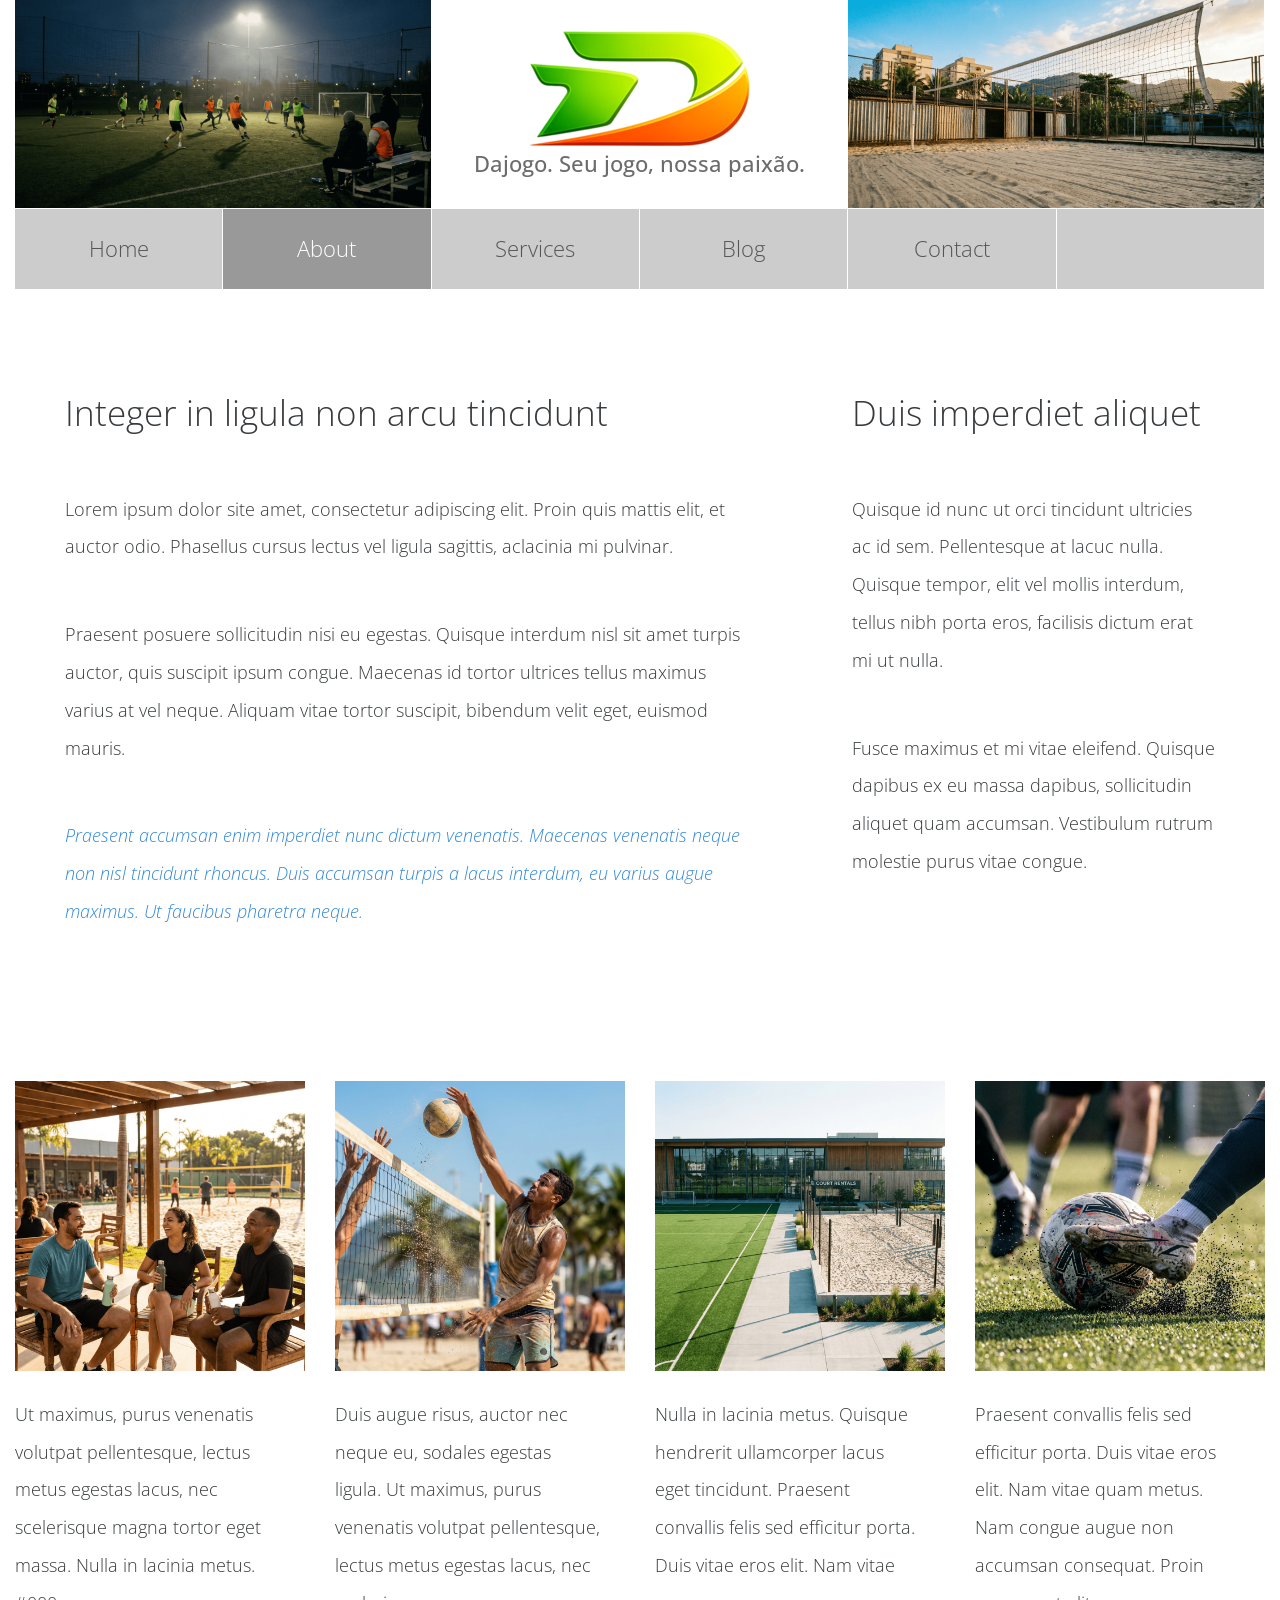
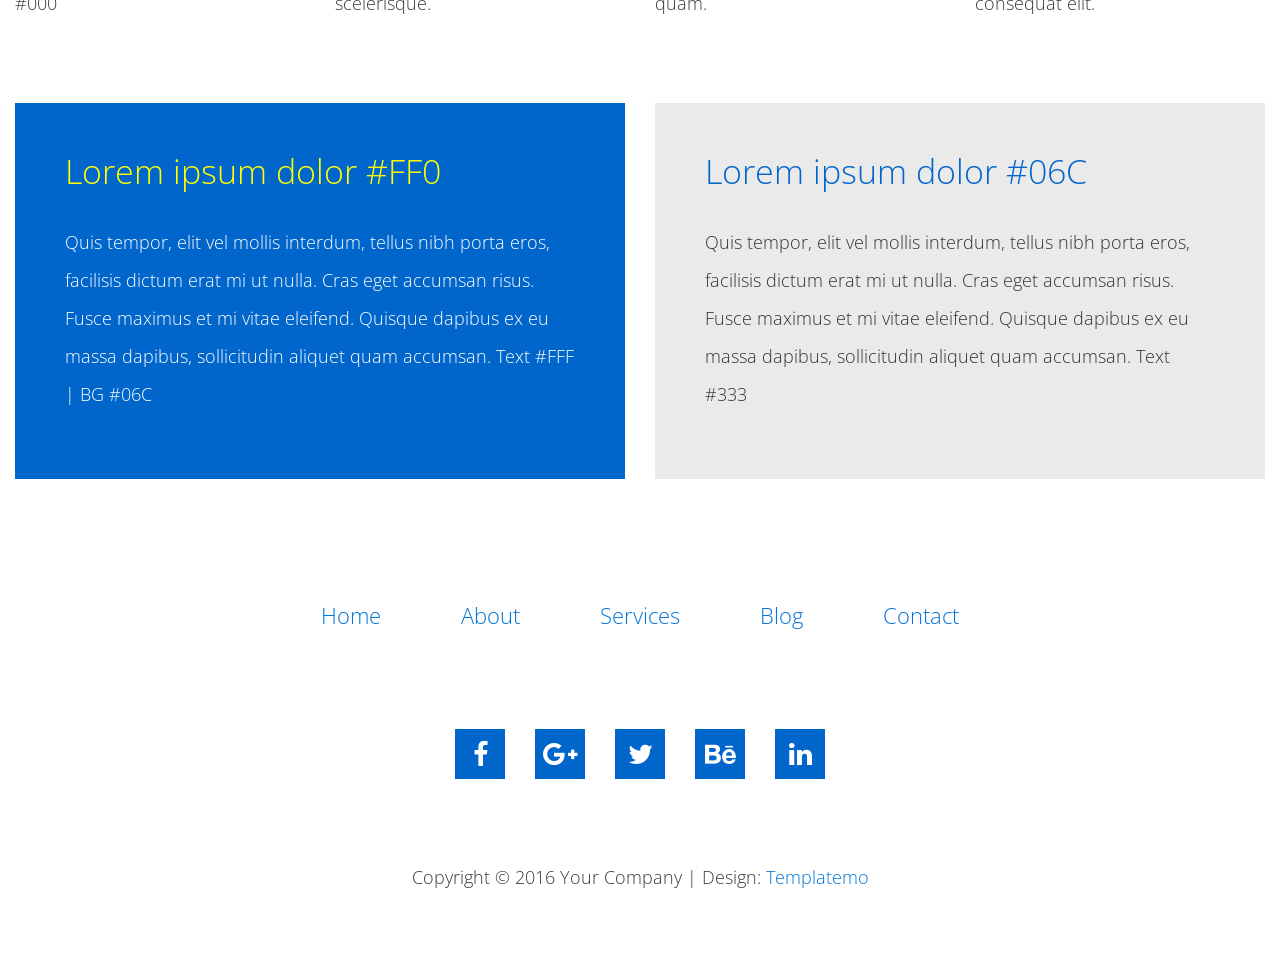
==== about.html @ a144d952 "Update about.html" ====
<!DOCTYPE html>
<html lang="en">
<head>
    <meta charset="utf-8">
    <meta http-equiv="X-UA-Compatible" content="IE=edge">
    <meta name="viewport" content="width=device-width, initial-scale=1">

    <title>Metro Fit - About</title>
<!--
Metro Fit
http://www.templatemo.com/tm-495-metro-fit
-->
    <!-- load stylesheets -->
    <link rel="stylesheet" href="https://fonts.googleapis.com/css?family=Open+Sans:300,400">  <!-- Google web font "Open Sans" -->
    <link rel="stylesheet" href="font-awesome-4.5.0/css/font-awesome.min.css">                <!-- Font Awesome -->
    <link rel="stylesheet" href="css/bootstrap.min.css">                                      <!-- Bootstrap style -->
    <link rel="stylesheet" href="css/magnific-popup.css">                                 <!-- Magnific popup style (http://dimsemenov.com/plugins/magnific-popup/) -->
    <link rel="stylesheet" href="css/templatemo-style.css">                                   <!-- Templatemo style -->

    <link rel="icon" type="image/png" href="img/favicon.png">                                 <!-- Favicon -->
    
    <!-- HTML5 shim and Respond.js for IE8 support of HTML5 elements and media queries -->
    <!-- WARNING: Respond.js doesn't work if you view the page via file:// -->
        <!--[if lt IE 9]>
          <script src="https://oss.maxcdn.com/html5shiv/3.7.2/html5shiv.min.js"></script>
          <script src="https://oss.maxcdn.com/respond/1.4.2/respond.min.js"></script>
          <![endif]-->
</head>

    <body>
        <!-- Header gallery -->
        <div class="container-fluid">
            <div class="row">
                <div class="col-lg-12">
                    <section class="tm-header-gallery">
                        
                        <div class="col-xs-12 col-sm-12 col-md-4 col-lg-4 col-xl-4 tm-pad-0">
                            <a href="img/img-21-01.jpg">
                                <img src="img/img-21-01.jpg" alt="Image" class="img-fluid tm-header-img">        
                            </a>                          
                        </div>
                        
                        <div class="col-xs-12 col-sm-12 col-md-4 col-lg-4 col-xl-4 tm-pad-0">
                            
                            <div class="tm-site-name">
                                <!-- Logo principal -->
                                <img src="img/dajogo-logo.png" alt="Dajogo - Fomentando o Esporte Local" class="img-fluid tm-logo-img"> 
                                <h2 class="tm-site-name-h2">Dajogo. Seu jogo, nossa paixão.</h2>
                            </div>
                            
                            <img src="img/logo-bg.jpg" alt="Image" class="img-fluid tm-header-img">
                        </div>
                                        
                        <div class="col-xs-12 col-sm-12 col-md-4 col-lg-4 col-xl-4 tm-pad-0">
                            <a href="img/img-21-03.jpg">
                                <img src="img/img-21-03.jpg" alt="Image" class="img-fluid tm-header-img">    
                            </a>                      
                        </div>                

                    </section>
                </div>
            </div>                
            
            <!-- Navigation -->
            <div class="row">
                <div class="col-lg-12">
                    <nav class="navbar">
                        <div id="tmNavbar">
                            <div class="nav navbar-nav tm-nav">
                                
                                <div class="col-xs-12 col-sm-12 col-md-4 col-lg-4 col-xl-4 tm-pad-0 tm-nav-item-pair">
                                    <div class="nav-item">
                                        <a class="nav-link" href="index.html">Home</a>
                                    </div>
                                    <div class="nav-item active">
                                        <a class="nav-link" href="about.html">About</a>
                                    </div>    
                                </div>
                                
                                <div class="col-xs-12 col-sm-12 col-md-4 col-lg-4 col-xl-4 tm-pad-0 tm-nav-item-pair">
                                    <div class="col-xs-6 col-sm-6 col-md-6 col-lg-6 col-xl-6 nav-item">
                                        <a class="nav-link" href="services.html">Services</a>
                                    </div>
                                    <div class="col-xs-6 col-sm-6 col-md-6 col-lg-6 col-xl-6 nav-item">
                                        <a class="nav-link" href="blog.html">Blog</a>
                                    </div>    
                                </div>

                                <div class="col-xs-12 col-sm-12 col-md-4 col-lg-4 col-xl-4 tm-pad-0 tm-nav-item-pair">
                                    <div class="col-xs-6 col-sm-6 col-md-6 col-lg-6 col-xl-6 nav-item">
                                        <a class="nav-link" href="contact.html">Contact</a>
                                    </div>
                                    <div class="col-xs-6 col-sm-6 col-md-6 col-lg-6 col-xl-6 nav-item tm-dummy-nav-item">
                                        <div class="nav-link">&nbsp;</div>
                                    </div>
                                </div>                            
                                
                            </div>    
                        </div>                    
                    </nav>     
                </div>
                   
            </div> <!-- row -->

            <div class="row tm-about-row">
                
                <div class="col-xs-12 col-sm-12 col-md-8 col-lg-8 col-xl-8">
                    
                    <div class="tm-about-box tm-about-box-left">
                        <h2 class="tm-about-title">Integer in ligula non arcu tincidunt</h2>
                        <p class="tm-about-description">Lorem ipsum dolor site amet, consectetur adipiscing elit. Proin quis mattis elit, et auctor odio. Phasellus cursus lectus vel ligula sagittis, aclacinia mi pulvinar.</p>
                        <p class="tm-about-description">Praesent posuere sollicitudin nisi eu egestas. Quisque interdum nisl sit amet turpis auctor, quis suscipit ipsum congue. Maecenas id tortor ultrices tellus maximus varius at vel neque. Aliquam vitae tortor suscipit, bibendum velit eget, euismod mauris.</p>
                        <p class="tm-about-description tm-highlight-text">Praesent accumsan enim imperdiet nunc dictum venenatis. Maecenas venenatis neque non nisl tincidunt rhoncus. Duis accumsan turpis a lacus interdum, eu varius augue maximus. Ut faucibus pharetra neque.</p>    
                    </div>
                    
                </div>

                <div class="col-xs-12 col-sm-12 col-md-4 col-lg-4 col-xl-4">
                    
                    <div class="tm-about-box">
                        <h2 class="tm-about-title">Duis imperdiet aliquet</h2>
                        <p class="tm-about-description">Quisque id nunc ut orci tincidunt ultricies ac id sem. Pellentesque at lacuc nulla. Quisque tempor, elit vel mollis interdum, tellus nibh porta eros, facilisis dictum erat mi ut nulla.</p>
                        <p class="tm-about-description">Fusce maximus et mi vitae eleifend. Quisque dapibus ex eu massa dapibus, sollicitudin aliquet quam accumsan. Vestibulum rutrum molestie purus vitae congue.</p>                        
                    </div>
                    
                </div>

            </div>

            <div class="row">
                <div class="col-xs-12 col-sm-6 col-md-6 col-lg-3 col-xl-3">
                    <div class="tm-about-box-2">
                        <img src="img/img-11-01.jpg" alt="Image" class="img-fluid">
                        <p class="tm-about-description-2">Ut maximus, purus venenatis volutpat pellentesque, lectus metus egestas lacus, nec scelerisque magna tortor eget massa. Nulla in lacinia metus. #000</p>    
                    </div>                    
                </div>
                <div class="col-xs-12 col-sm-6 col-md-6 col-lg-3 col-xl-3">
                    <div class="tm-about-box-2">
                        <img src="img/img-11-03.jpg" alt="Image" class="img-fluid">
                        <p class="tm-about-description-2">Duis augue risus, auctor nec neque eu, sodales egestas ligula. Ut maximus, purus venenatis volutpat pellentesque, lectus metus egestas lacus, nec scelerisque.</p>    
                    </div>                    
                </div>
                <div class="col-xs-12 col-sm-6 col-md-6 col-lg-3 col-xl-3">
                    <div class="tm-about-box-2">
                        <img src="img/img-11-05.jpg" alt="Image" class="img-fluid">
                        <p class="tm-about-description-2">Nulla in lacinia metus. Quisque hendrerit ullamcorper lacus eget tincidunt. Praesent convallis felis sed efficitur porta. Duis vitae eros elit. Nam vitae quam.</p>    
                    </div>                    
                </div>
                <div class="col-xs-12 col-sm-6 col-md-6 col-lg-3 col-xl-3">
                    <div class="tm-about-box-2">
                        <img src="img/img-11-07.jpg" alt="Image" class="img-fluid">
                        <p class="tm-about-description-2">Praesent convallis felis sed efficitur porta. Duis vitae eros elit. Nam vitae quam metus. Nam congue augue non accumsan consequat. Proin consequat elit.</p>    
                    </div>                    
                </div>
            </div> <!-- row -->

            <div class="row tm-about-row-3">
                <div class="col-xs-12 col-sm-12 col-md-6 col-lg-6 col-xl-6 tm-about-col-3-left">
                    <div class="tm-about-box-3 tm-blue-bg">
                        <h2 class="tm-about-title-3 tm-yellow-text">Lorem ipsum dolor #FF0</h2>
                        <p class="tm-about-description-3">Quis tempor, elit vel mollis interdum, tellus nibh porta eros, facilisis dictum erat mi ut nulla. Cras eget accumsan risus. Fusce maximus et mi vitae eleifend. Quisque dapibus ex eu massa dapibus, sollicitudin aliquet quam accumsan. Text #FFF | BG #06C</p>
                    </div>
                </div>
                <div class="col-xs-12 col-sm-12 col-md-6 col-lg-6 col-xl-6 tm-about-col-3-right">
                    <div class="tm-about-box-3 tm-gray-bg">
                        <h2 class="tm-about-title-3 tm-blue-text">Lorem ipsum dolor #06C</h2>
                        <p class="tm-about-description-3">Quis tempor, elit vel mollis interdum, tellus nibh porta eros, facilisis dictum erat mi ut nulla. Cras eget accumsan risus. Fusce maximus et mi vitae eleifend. Quisque dapibus ex eu massa dapibus, sollicitudin aliquet quam accumsan. Text #333</p>
                    </div>
                </div>
            </div>

            <div class="row tm-nav-2-row">
                <div class="col-xs-12 col-sm-12 col-md-12 col-lg-12 col-xl-12">
                    <nav class="tm-flex-center">
                        <ul class="tm-nav-2">
                            <li class="tm-nav-item-2"><a href="index.html" class="tm-nav-link-2">Home</a></li>
                            <li class="tm-nav-item-2"><a href="about.html" class="tm-nav-link-2">About</a></li>
                            <li class="tm-nav-item-2"><a href="services.html" class="tm-nav-link-2">Services</a></li>
                            <li class="tm-nav-item-2"><a href="blog.html" class="tm-nav-link-2">Blog</a></li>
                            <li class="tm-nav-item-2"><a href="contact.html" class="tm-nav-link-2">Contact</a></li>
                        </ul>
                    </nav>
                </div>
            </div> <!-- row -->

            <div class="row">
                <div class="col-xs-12 col-sm-12 col-md-12 col-lg-12 col-xl-12">
                    <div class="tm-social-icons-container text-xs-center">
                        <a href="#" class="tm-social-link"><i class="fa fa-facebook"></i></a>
                        <a href="#" class="tm-social-link"><i class="fa fa-google-plus"></i></a>
                        <a href="#" class="tm-social-link"><i class="fa fa-twitter"></i></a>
                        <a href="#" class="tm-social-link"><i class="fa fa-behance"></i></a>
                        <a href="#" class="tm-social-link"><i class="fa fa-linkedin"></i></a>
                    </div>
                </div>
            </div>

            <footer class="row tm-footer">
                <div class="col-xs-12 col-sm-12 col-md-12 col-lg-12 col-xl-12">
                    <p class="text-xs-center tm-copyright">Copyright &copy; 2016 Your Company 
                    
                    | Design: <a href="http://www.google.com/+templatemo" target="_parent">Templatemo</a></p>
                </div>
            </footer>
            
        </div> <!-- container-fluid -->
        
        <!-- load JS files -->
        <script src="js/jquery-1.11.3.min.js"></script>             <!-- jQuery (https://jquery.com/download/) -->
        <script src="https://www.atlasestateagents.co.uk/javascript/tether.min.js"></script> <!-- Tether for Bootstrap (http://stackoverflow.com/questions/34567939/how-to-fix-the-error-error-bootstrap-tooltips-require-tether-http-github-h) -->
        <script src="js/bootstrap.min.js"></script>             <!-- Bootstrap (http://v4-alpha.getbootstrap.com/) -->
        <script src="js/jquery.magnific-popup.min.js"></script> <!-- Magnific popup (http://dimsemenov.com/plugins/magnific-popup/) -->
        <script>     
       
            $(window).load(function(){
                /* Gallery pop up
                -----------------------------------------*/
                $('.tm-header-gallery').magnificPopup({
                    delegate: 'a', // child items selector, by clicking on it popup will open
                    type: 'image',
                    gallery:{enabled:true}                
                });
                           
            });

        </script>             

</body>
</html>
---- css/templatemo-style.css ----
/*

Metro Fit

http://www.templatemo.com/tm-495-metro-fit

*/

/* Preloader 
	https://ihatetomatoes.net/create-custom-preloading-screen/
*/
/* ==========================================================================
   Author's custom styles
   ========================================================================== */
   #loader-wrapper { position: fixed; top: 0; left: 0; width: 100%; height: 100%; z-index: 2000; }
   #loader { display: block; position: relative; left: 50%; top: 50%; width: 150px; height: 150px; margin: -75px 0 0 -75px; border-radius: 50%; border: 3px solid transparent; border-top-color: #3498db; /* Chrome, Opera 15+, Safari 5+ */
   	-webkit-animation: spin 2s linear infinite;
   	        animation: spin 2s linear infinite; /* Chrome, Firefox 16+, IE 10+, Opera */ z-index: 2001; }
   #loader:before { content: ""; position: absolute; top: 5px; left: 5px; right: 5px; bottom: 5px; border-radius: 50%; border: 3px solid transparent;
   	border-top-color: #e74c3c; /* Chrome, Opera 15+, Safari 5+ */
   -webkit-animation: spin 3s linear infinite;
           animation: spin 3s linear infinite; /* Chrome, Firefox 16+, IE 10+, Opera */ }
   #loader:after { content: ""; position: absolute; top: 15px; left: 15px; right: 15px; bottom: 15px; border-radius: 50%; border: 3px solid transparent;
border-top-color: #f9c922; /* Chrome, Opera 15+, Safari 5+ */ -webkit-animation: spin 1.5s linear infinite; animation: spin 1.5s linear infinite; /* Chrome, Firefox 16+, IE 10+, Opera */ }
@-webkit-keyframes spin {
	0%   {  /* Chrome, Opera 15+, Safari 3.1+ */  /* IE 9 */
		-webkit-transform: rotate(0deg);
		        transform: rotate(0deg);  /* Firefox 16+, IE 10+, Opera */
	}
	100% {  /* Chrome, Opera 15+, Safari 3.1+ */  /* IE 9 */
		-webkit-transform: rotate(360deg);
		        transform: rotate(360deg);  /* Firefox 16+, IE 10+, Opera */
	}
}
@keyframes spin {
	0%   {  /* Chrome, Opera 15+, Safari 3.1+ */  /* IE 9 */
		-webkit-transform: rotate(0deg);
		        transform: rotate(0deg);  /* Firefox 16+, IE 10+, Opera */
	}
	100% {  /* Chrome, Opera 15+, Safari 3.1+ */  /* IE 9 */
		-webkit-transform: rotate(360deg);
		        transform: rotate(360deg);  /* Firefox 16+, IE 10+, Opera */
	}
}

#loader-wrapper .loader-section { position: fixed; top: 0; width: 51%; height: 100%; background: #222222; z-index: 2000;  /* Chrome, Opera 15+, Safari 3.1+ */  /* IE 9 */ -webkit-transform: translateX(0); -ms-transform: translateX(0); transform: translateX(0);  /* Firefox 16+, IE 10+, Opera */}

#loader-wrapper .loader-section.section-left { left: 0; }
#loader-wrapper .loader-section.section-right {	right: 0; }

/* Loaded */
.loaded #loader-wrapper .loader-section.section-left {  /* Chrome, Opera 15+, Safari 3.1+ */  /* IE 9 */
	-webkit-transform: translateX(-100%);
	    -ms-transform: translateX(-100%);
	        transform: translateX(-100%);  /* Firefox 16+, IE 10+, Opera */  
	-webkit-transition: all 0.7s 0.3s cubic-bezier(0.645, 0.045, 0.355, 1.000);  
	transition: all 0.7s 0.3s cubic-bezier(0.645, 0.045, 0.355, 1.000);
}

.loaded #loader-wrapper .loader-section.section-right {  /* Chrome, Opera 15+, Safari 3.1+ */  /* IE 9 */
	-webkit-transform: translateX(100%);
	    -ms-transform: translateX(100%);
	        transform: translateX(100%);  /* Firefox 16+, IE 10+, Opera */  
	-webkit-transition: all 0.7s 0.3s cubic-bezier(0.645, 0.045, 0.355, 1.000);  
	transition: all 0.7s 0.3s cubic-bezier(0.645, 0.045, 0.355, 1.000);
}

.loaded #loader {
	opacity: 0;  
	-webkit-transition: all 0.3s ease-out;  
	transition: all 0.3s ease-out;
}

.loaded #loader-wrapper {
	visibility: hidden;  /* Chrome, Opera 15+, Safari 3.1+ */  /* IE 9 */
	-webkit-transform: translateY(-100%);
	    -ms-transform: translateY(-100%);
	        transform: translateY(-100%);  /* Firefox 16+, IE 10+, Opera */  
	-webkit-transition: all 0.3s 1s ease-out;  
	transition: all 0.3s 1s ease-out;
}

/* JavaScript Turned Off */
.no-js #loader-wrapper { display: none; }
/* End loader */

body {
	font-family: 'Open Sans', Helvetica, Arial, sans-serif;
	font-size: 18px;
	font-weight: 300;
}

a, button { -webkit-transition: all 0.3s ease; transition: all 0.3s ease; }
a:hover,
a:focus {
	text-decoration: none;
	outline: none;
}

p {	line-height: 2.1; }

.tm-pad-0 { padding: 0; }
.tm-highlight-text {
	font-style: italic;
	color: #338ad9;
}

.tm-site-name {
	position: absolute;
	display: -ms-flexbox;
	display: -webkit-box;
	display: -webkit-flex;
	display: flex;
    -ms-flex-direction: column;
        -webkit-box-orient: vertical;
        -webkit-box-direction: normal;
        -webkit-flex-direction: column;
            flex-direction: column;
    -ms-flex-align: center;
        -webkit-box-align: center;
        -webkit-align-items: center;
            align-items: center;
    -ms-flex-pack: center;
        -webkit-box-pack: center;
        -webkit-justify-content: center;
            justify-content: center;
    width: 100%;
    height: 100%;
}

.tm-site-name-h1 { 
	color: #0264cf;
	font-size: 3rem; 
}

.tm-site-name-h2 {
	color: #6c6c6c;
	font-size: 1.4rem;
}

.container-fluid { max-width: 1530px; }

.tm-header-gallery {
	display: -ms-flexbox;
	display: -webkit-box;
	display: -webkit-flex;
	display: flex;
	-ms-flex-wrap: wrap;
	    -webkit-flex-wrap: wrap;
	        flex-wrap: wrap;
}

.tm-header-img {
	padding: 0 1px 1px 0 !important;
	margin: 0 !important;
}

.navbar { padding: 0; }

.navbar-nav .nav-item {
    max-width: none;
    width: 50%;
    text-align: center;
    background-color: #cccccc;  
    height: 60px;
    font-size: 1.4rem;
    display: -ms-flexbox;
    display: -webkit-box;
    display: -webkit-flex;
    display: flex;
    -ms-flex-align: center;
        -webkit-box-align: center;
        -webkit-align-items: center;
            align-items: center;
    -ms-flex-pack: center;
        -webkit-box-pack: center;
        -webkit-justify-content: center;
            justify-content: center;
    -webkit-transition: all 0.3s ease;
    transition: all 0.3s ease;
}

.tm-nav-item-pair {
	display: -ms-flexbox;
	display: -webkit-box;
	display: -webkit-flex;
	display: flex;
}

.navbar-nav .nav-item.active,
.navbar-nav .nav-item:hover {
	background-color: #999999;
}

.navbar-nav .nav-item.tm-dummy-nav-item:hover {
	background-color: #cccccc;
	cursor: default;
}

.nav-link {
	color: #555555;
	cursor: pointer;
}

.tm-dummy-nav-item .nav-link { cursor: default; }

.nav-item.active .nav-link,
.nav-item:hover .nav-link {
	color: white;
}

.navbar-nav .nav-item+.nav-item { margin: 0 1px 1px 0; }
.navbar-nav .nav-item {	margin: 0 1px 1px 0; }

.navbar-nav .nav-link {
	padding: 0;
	width: 100%;
    height: 100%;
    display: -ms-flexbox;
    display: -webkit-box;
    display: -webkit-flex;
    display: flex;
    -ms-flex-align: center;
        -webkit-box-align: center;
        -webkit-align-items: center;
            align-items: center;
    -ms-flex-pack: center;
        -webkit-box-pack: center;
        -webkit-justify-content: center;
            justify-content: center;
}

button:focus { outline: none; }

.tm-nav { background-color: rgba(255,255,255,0.9); }

/* end bootstrap overwrites */

.tm-nav {
	display: -ms-flexbox;
	display: -webkit-box;
	display: -webkit-flex;
	display: flex;
	-ms-flex-wrap: wrap;
	    -webkit-flex-wrap: wrap;
	        flex-wrap: wrap;
}

.tm-row-margin-b { margin-bottom: 50px; }

.tm-content-boxes-row {
	padding-top: 40px;	
    display: flex;
    flex-direction: row;
    flex-wrap: wrap;
}

.tm-content-box {
	display: -ms-flexbox;
	display: -webkit-box;
	display: -webkit-flex;
	display: flex;
    -ms-flex-direction: column;
        -webkit-box-orient: vertical;
        -webkit-box-direction: normal;
        -webkit-flex-direction: column;
            flex-direction: column;
	padding: 30px 20px;
}

.tm-content-icon {
	color: #0066cb;
	padding: 30px;
	margin: 0 auto 30px;
	text-align: center;
}

.tm-content-title {
	color: #0066cb;
	font-size: 1.6rem;
	margin-bottom: 25px;
}

.tm-content-box p { margin-bottom: 25px; }

.tm-testi {
	background-color: #0066cb;
	display: -ms-flexbox;
	display: -webkit-box;
	display: -webkit-flex;
	display: flex;
	-ms-flex-align: center;
	    -webkit-box-align: center;
	    -webkit-align-items: center;
	        align-items: center;
	-ms-flex-flow: column;
	    -webkit-flex-flow: column;
	        flex-flow: column;
	padding: 40px;
	position: relative;
}

.tm-testi-text-box {
	-ms-flex: 1 0 auto;
	    -webkit-box-flex: 1;
	    -webkit-flex: 1 0 auto;
	        flex: 1 0 auto;
	width: 100%;
}

.tm-testi-text {
	color: rgba(255,255,255,0.9);
	font-size: 1.4rem;
	font-weight: 300;
	max-width: 680px;
	margin-bottom: 2rem;
	line-height: 1.8;
	-ms-flex: 1 0 auto;
	    -webkit-box-flex: 1;
	    -webkit-flex: 1 0 auto;
	        flex: 1 0 auto;
}

.tm-testi-sig {
	color: white;
	font-size: 1.4rem;
	position: static;	
	margin-bottom: 0;
	-ms-flex-item-align: end;
	    -webkit-align-self: flex-end;
	        align-self: flex-end;
}

.tm-testi-img {
	margin-right: 0;
	margin-bottom: 50px;
	max-width: 250px;
	max-height: 250px; /* to fix firefox bug */
	width: 100%;
	height: auto;
}

.tm-nav-2-row {
	margin-top: 20px;
	margin-bottom: 20px;
}

.tm-flex-center {
	display: -ms-flexbox;
	display: -webkit-box;
	display: -webkit-flex;
	display: flex;
	-ms-flex-align: center;
	    -webkit-box-align: center;
	    -webkit-align-items: center;
	        align-items: center;
	-ms-flex-pack: center;
	    -webkit-box-pack: center;
	    -webkit-justify-content: center;
	        justify-content: center;
}

.tm-nav-2 {
	font-size: 1.4rem;
	padding: 0;
	overflow: auto; /* contain floats */
	max-width: 100%;
}

.tm-nav-item-2 {
	float: left;
	text-align: center;
	list-style: none;
}

.tm-nav-link-2 {
	display: block;
	padding: 15px 20px;
}

.tm-footer { margin-bottom: 40px; }

.tm-social-link {
	background-color: #0066cb;
    color: white;
    display: inline-block;
    font-size: 1.2em;
    width: 45px;
    height: 45px;
    text-align: center;    
    margin-right: 5px;
    padding-top: 5px;
    -webkit-transition: all 0.3s ease;
    transition: all 0.3s ease;
}

.tm-social-link:hover,
.tm-social-link:focus {
	background-color: #5e9ddb;
	color: white;
}

.tm-social-link:last-child { margin-right: 0; }
.tm-social-icons-container { padding-bottom: 30px; }

.tm-about-description {	margin-bottom: 30px; }
.tm-services-description { 
	color: #333;
	margin-bottom: 20px;
	width: 100%;
}
.tm-about-description:last-child,
.tm-services-description:last-child { margin-bottom: 0; }

.tm-about-description-2 {
	padding-top: 25px;
	padding-right: 25px;
}

.tm-about-row-3 {
	display: -ms-flexbox;
	display: -webkit-box;
	display: -webkit-flex;
	display: flex;
	-ms-flex-direction: column;
	    -webkit-box-orient: vertical;
	    -webkit-box-direction: normal;
	    -webkit-flex-direction: column;
	        flex-direction: column;
	margin-top: 25px;
}

.tm-about-box-3 {
	height: 100%;
	padding: 30px 25px;	
}

.tm-about-col-3-left { margin-bottom: 30px; }

.tm-about-title { line-height: 1.3; }

.tm-about-title-3 { 
	font-size: 2.1rem;
	font-weight: 300;
	margin-bottom: 15px;
}

.tm-blue-bg { 
	background-color: #06C;
	color: white;
}

.tm-gray-bg { 
	background-color: #EAEAEA;
	color: #333;
}

.tm-blue-bordered {	border: 1px solid #06C; }
.tm-gray-bordered { border: 1px solid #CDCDCD; }
.tm-blue-text { color: #06C; }
.tm-yellow-text { color: #FF0; }
.tm-black-text { color: #000; }
.tm-about-description-2 { margin-bottom: 60px; }
.tm-about-description-3 { font-weight: 300; }
.tm-about-row {	padding: 40px 20px; }
.tm-about-box-left { margin-bottom: 50px; }

.tm-services-row {
	display: -ms-flexbox;
	display: -webkit-box;
	display: -webkit-flex;
	display: flex;
	-ms-flex-direction: column;
	    -webkit-box-orient: vertical;
	    -webkit-box-direction: normal;
	    -webkit-flex-direction: column;
	        flex-direction: column;
	-ms-flex-align: stretch;
	    -webkit-box-align: stretch;
	    -webkit-align-items: stretch;
	        align-items: stretch;
	margin-top: 80px;	
}

.tm-services-row,
.tm-services-row-2 { margin-bottom: 50px; }

.tm-services-box { padding: 30px 20px; }

.tm-services-title {
	font-size: 1.8rem;
    font-weight: 300;
    margin-bottom: 20px;
}

.tm-services-box {
	background: #F4F4F4;
	display: -ms-flexbox;
	display: -webkit-box;
	display: -webkit-flex;
	display: flex;
    -ms-flex-align: start;
        -webkit-box-align: start;
        -webkit-align-items: flex-start;
            align-items: flex-start;
    -ms-flex-direction: column;
        -webkit-box-orient: vertical;
        -webkit-box-direction: normal;
        -webkit-flex-direction: column;
            flex-direction: column;
    -ms-flex-pack: center;
        -webkit-box-pack: center;
        -webkit-justify-content: center;
            justify-content: center;
	width: 100%;  	
}

.tm-services-row-2 {
	display: -ms-flexbox;
	display: -webkit-box;
	display: -webkit-flex;
	display: flex;
	-ms-flex-direction: column;
	    -webkit-box-orient: vertical;
	    -webkit-box-direction: normal;
	    -webkit-flex-direction: column;
	        flex-direction: column;
	-webkit-flex-wrap: wrap;
	    -ms-flex-wrap: wrap;
	        flex-wrap: wrap;
}

.tm-services-row-2 {
	display: flex;
	flex-direction: row;
	flex-wrap: wrap;
}

.tm-services-col { margin-bottom: 30px; }
.tm-services-col:last-child { margin-bottom: 0; }

.tm-services-col-right {
	display: -webkit-box;
	display: -webkit-flex;
	display: -ms-flexbox;
	display: flex;
	-webkit-box-align: stretch;
	-webkit-align-items: stretch;
	    -ms-flex-align: stretch;
	        align-items: stretch;
}

.tm-tabs { 
	margin: 0;
	padding: 0; 
}

.tm-tab-link-item {
	list-style: none;
	margin-bottom: 8px;
}

.tm-tab-link-item:last-child { margin-bottom: 0; }

.tm-tab-link {
	display: -ms-flexbox;
	display: -webkit-box;
	display: -webkit-flex;
	display: flex;
    -ms-flex-align: center;
        -webkit-box-align: center;
        -webkit-align-items: center;
            align-items: center;
    border: 1px solid;
    background: white;
    -webkit-transition: all 0.3s ease;
    transition: all 0.3s ease;
}

.tm-tab-icon {
	width: 83px;
    height: 83px;
    border-right: 1px solid;
    font-size: 2rem;
    display: -ms-flexbox;
    display: -webkit-box;
    display: -webkit-flex;
    display: flex;
    -ms-flex-pack: center;
        -webkit-box-pack: center;
        -webkit-justify-content: center;
            justify-content: center;
    -ms-flex-align: center;
        -webkit-box-align: center;
        -webkit-align-items: center;
            align-items: center;
    background: #0066CC;
    color: white;
    -webkit-transition: all 0.3s ease;
    transition: all 0.3s ease;
}

.tm-tab-link-label {
	background: transparent;
	color: #0066CC;
	display: block;
	padding-left: 5%;
    padding-right: 5%;
}

.tm-tab-link.active .tm-tab-icon,
.tm-tab-link:hover .tm-tab-icon {
	background: white;
	color: #0066CC;
}

.tm-tab-link.active .tm-tab-link-label,
.tm-tab-link:hover .tm-tab-link-label {
	color: white;
}

.tm-tab-link.active,
.tm-tab-link:hover { background: #0066CC; }

.tm-tab-content-box-col {
	display: -webkit-box;
	display: -webkit-flex;
	display: -ms-flexbox;
	display: flex;
	-webkit-box-align: stretch;
	-webkit-align-items: stretch;
	    -ms-flex-align: stretch;
	        align-items: stretch;
	-webkit-box-orient: vertical;
	-webkit-box-direction: normal;
	-webkit-flex-direction: column;
	    -ms-flex-direction: column;
	        flex-direction: column;
}

.tm-tab-content-box { 
	border: 1px solid #0066CC;
	display: -ms-flexbox; 
	display: -webkit-box; 
	display: -webkit-flex; 
	display: flex;
	-ms-flex-align: center;
	    -webkit-box-align: center;
	    -webkit-align-items: center;
	        align-items: center;
	-ms-flex-direction: column;
	    -webkit-box-orient: vertical;
	    -webkit-box-direction: normal;
	    -webkit-flex-direction: column;
	        flex-direction: column;
	height: auto;
	padding: 30px;	
}

.tm-tab-content-img { max-width: 250px; }

.tm-tab-content-text {
	margin-left: 0;
	margin-top: 30px;
	width: 100%;
}

.tm-ul-plus {
    line-height: 2.1;
    list-style: none;    
    margin: 0;
    padding: 0;
}

.tm-ul-plus li:before {
    content: "+";
    margin-right: 4px;
}

.tm-tabs-container { 
	display: -ms-flexbox; 
	display: -webkit-box; 
	display: -webkit-flex; 
	display: flex;
	-ms-flex-direction: column;
	    -webkit-box-orient: vertical;
	    -webkit-box-direction: normal;
	    -webkit-flex-direction: column;
	        flex-direction: column;
	margin-top: 100px;
	margin-bottom: 100px;
}

.tm-tab-content-box-col { margin-top: 30px; }

.tm-tab-links-col,
.tm-tab-content-box-col { 
	padding-left: 15px;
	padding-right: 15px;
	width: 100%; 
}

.tm-blog-post-row { 
	display: -webkit-box; 
	display: -webkit-flex; 
	display: -ms-flexbox; 
	display: flex;
	-webkit-flex-wrap: wrap;
	    -ms-flex-wrap: wrap;
	        flex-wrap: wrap;
	padding-top: 50px; 
}

.tm-blog-post-box {
	background-color: #e8e8e8;
	margin: 0 auto;
	max-width: 600px;
	height: 100%;
}

.tm-blog-post-margin-b,
.tm-blog-post-margin-b-0 { margin-bottom: 50px; }

.tm-blog-post-text-box-outer { padding: 25px 30px; }

.tm-blog-post-title {
	color: #0066CC; 
	font-size: 1.7rem; 
	margin-bottom: 5%;
}

.tm-blog-post-description:last-child { margin-bottom: 0; }

.tm-blog-post-link {
	display: block;	
	font-size: 1.5rem;
	margin-right: -15px;
	margin-top: 15px;
	text-align: right;
	text-decoration: underline;	
}

.tm-blog-post-link,
.tm-blog-post-link:hover,
.tm-blog-post-link:focus {
	color: #0066CC;
}

.tm-contact-form-row { padding: 30px 15px 60px; }
.tm-faq-row { padding: 50px 15px 0; }

.tm-contact-form-col-left { margin-bottom: 2rem; }

.tm-contact-form-title { 
	font-size: 2.2rem;
    font-weight: 300;
	margin-bottom: 8%; 
}

.form-control {
	color: #494949;
    border-color: #999999;
    border-radius: 0;
    padding: 1rem 1.5rem;
}

.form-control:focus { border-color: #0066CC; }
.form-group { margin-bottom: 1.75rem; }

.tm-submit-btn,
.tm-search-btn {
	color: white;
	border: none;
	border-radius: 0;
	padding: 0.8rem 3.5rem;
}

.tm-submit-btn { background-color: #0066CC; }

.tm-submit-btn:hover,
.tm-submit-btn:focus { background-color: #499ff5; }

.tm-search-btn { 
	background-color: #000; 
	height: 61px;
}

.form-control,
.tm-submit-btn,
.tm-search-btn {
	font-size: 1.4rem;
	font-weight: 300;
}

#google-map {
    height: 460px;
    width: 100%;    
}

.tm-search-form {
	display: -webkit-box;
	display: -webkit-flex;
	display: -ms-flexbox;
	display: flex;
	-webkit-flex-flow: column;
	    -ms-flex-flow: column;
	        flex-flow: column;
	-webkit-box-pack: center;
	-webkit-justify-content: center;
	    -ms-flex-pack: center;
	        justify-content: center;
}

.form-inline .form-control.tm-search-input {
	width: 100%;
    max-width: 100%;    
    height: 61px;
}

.tm-form-group-search {
	margin-bottom: 1rem;
	margin-right: 0;    
}

.tm-search-form-container { padding: 25px; }

@media (min-width: 425px) {
	.tm-social-link {
		font-size: 1.5em;
		width: 50px;
		height: 50px;
		margin-right: 25px;
	}
}

@media (min-width: 480px) {
	.tm-site-name-h1 { font-size: 3.5rem; }
	.tm-about-row {	padding: 50px; }
	.tm-about-description { margin-bottom: 50px; }
	.tm-services-description { margin-bottom: 50px; }
}

@media (min-width: 544px) {			
	.tm-contact-form-row { padding: 30px; }
	.tm-faq-row { padding: 30px 30px 0; }
}

@media (min-width: 544px) and (max-width: 563px) {
	.form-inline .form-group.tm-form-group-search { margin-bottom: 1rem; }
}

@media (min-width: 564px) {
	.tm-search-form {
		-webkit-flex-flow: row;
		    -ms-flex-flow: row;
		        flex-flow: row;
	}
	.tm-form-group-search { 
		margin-bottom: 0; 
		margin-right: 1rem;
	}	
}

@media (min-width: 641px) {
	.tm-about-row-3 {
		-ms-flex-direction: row;
		    -webkit-box-orient: horizontal;
		    -webkit-box-direction: normal;
		    -webkit-flex-direction: row;
		        flex-direction: row;		
	}

	.tm-about-col-3-left { margin-bottom: 0; }
}

/* IE hacks, fix for IE 10 */
@media screen and (min-width: 641px) and (-ms-high-contrast: active), (-ms-high-contrast: none) {
    .tm-about-row-3 {
		-webkit-flex-wrap: wrap;
		    -ms-flex-wrap: wrap;
		        flex-wrap: wrap;
	}
}

@media (min-width: 670px) {
	.tm-testi {
		-ms-flex-flow: row;
		    -webkit-flex-flow: row;
		        flex-flow: row;
	}

	.tm-testi-img {
		margin-right: 50px;
		margin-bottom: 0;
	}

	.tm-testi-sig {
		position: absolute;
		right: 20px;
		bottom: 20px;	
	}

	.tm-testi-text-box {
		-ms-flex: 1 0;
		    -webkit-box-flex: 1;
		    -webkit-flex: 1 0;
		        flex: 1 0;	
	}

	.tm-about-box-3 { padding: 50px; }
	.tm-about-title-3 { margin-bottom: 35px; }

	.tm-tabs-container {
		-ms-flex-direction: row;
		    -webkit-box-orient: horizontal;
		    -webkit-box-direction: normal;
		    -webkit-flex-direction: row;
		        flex-direction: row;		
	}

	.tm-tab-links-col { width: 50%; }
	.tm-tab-content-box-col { 
		width: 50%;
		margin-top: 0; 
	}

	.tm-blog-post-row { padding-top: 100px; }
}

@media (min-width: 768px) {
	.tm-site-name-h1 { font-size: 2.5rem; }
	.tm-site-name-h2 { font-size: 1.1rem; }
	#tmNavbar { width: auto; }

	.tm-nav {
		-ms-flex-wrap: nowrap;
		    -webkit-flex-wrap: nowrap;
		        flex-wrap: nowrap;
	}

	.navbar-nav .nav-item {
		height: 80px;
		max-width: 249px; 
	}

	.navbar { position: relative; }
	.tm-content-box { padding: 70px 20px 40px; }

	.tm-testi-sig {
		right: 40px;
		bottom: 20px;
	}

	.tm-testi {	padding: 60px 60px 60px 90px; }
	.tm-social-icons-container { padding-bottom: 50px; }
	.tm-nav-2-row {
		margin-top: 40px;
		margin-bottom: 30px;
	}

	.tm-nav-link-2 { padding: 20px 40px; }
	.tm-about-row {	padding: 80px 50px 60px; }	
	.tm-about-description-2 { margin-bottom: 80px; }
	.tm-about-row-3 { margin-top: 0; }
	.tm-services-box-3 { padding: 30px 25px; }

	.tm-services-row-2 {
		-ms-flex-direction: row;
		    -webkit-box-orient: horizontal;
		    -webkit-box-direction: normal;
		    -webkit-flex-direction: row;
		        flex-direction: row;
	}

	.tm-tab-links-col { width: 45%; }
	.tm-tab-content-box-col { width: 55%; }
	.tm-blog-post-text-box-outer { padding: 45px 50px; }
	.tm-blog-post-margin-b { margin-bottom: 50px; }
	.tm-contact-form-row { padding: 60px 40px; }
	.tm-faq-row { padding: 60px 40px 0; }
	.form-inline .form-control.tm-search-input  { width: 480px; }
	.tm-contact-form-col-left { margin-bottom: 0; }
}

@media (min-width: 992px) {

	.tm-site-name-h1 { font-size: 3rem; }
	.tm-site-name-h2 { font-size: 1.2rem; }

	.tm-testi-sig {
		right: 70px;
		bottom: 50px;
	}	

	.tm-testi {	padding: 60px 60px 60px 170px; }
	.tm-content-box { padding: 90px 20px 40px; }
	.tm-social-icons-container { padding-bottom: 80px; }

	.tm-nav-2-row {
		margin-top: 100px;
    	margin-bottom: 60px;
	}

	.tm-about-row {	padding: 100px 50px 100px; }
	.tm-about-box-left { margin-right: 75px; }

	.tm-about-title {
		font-size: 2.2rem;
	    font-weight: 300;
	    margin-bottom: 55px;	    
	}

	.tm-services-row {
		-ms-flex-direction: row;
		    -webkit-box-orient: horizontal;
		    -webkit-box-direction: normal;
		    -webkit-flex-direction: row;
		        flex-direction: row;
		margin-top: 100px;
		margin-bottom: 100px;
	}

	.tm-services-row-2 { margin-top: 100px; margin-bottom: 100px; }
	.tm-services-col { margin-bottom: 0; }
	.tm-services-col-left {	padding-right: 0; }
	.tm-services-col-right { padding-left: 0; }
	.tm-services-box { padding: 15px; }
	.tm-services-box-3 { padding: 45px;	}
	.tm-services-title { margin-bottom: 10px; }

	.tm-services-description { 
		line-height: 1.8;
		margin-bottom: 10px; 
	}

	.tm-tab-content-box {
		-ms-flex-direction: row;
		    -webkit-box-orient: horizontal;
		    -webkit-box-direction: normal;
		    -webkit-flex-direction: row;
		        flex-direction: row;
		-webkit-box-flex: 1;
		-webkit-flex: 1;
		    -ms-flex: 1;
		        flex: 1; /* Not working for IE, need to add IE hack, see line 1059 */			        	
	}

	.tm-tab-content-text {
		margin-left: 60px;
		margin-top: 0;
		-webkit-box-flex: 1;
		-webkit-flex: 1;
		    -ms-flex: 1;
		        flex: 1;
	}

	.tm-tab-links-col { width: 35%; }
	.tm-tab-content-box-col { width: 65%; }
	.tm-blog-post-margin-b { margin-bottom: 100px; }
	.tm-contact-form-row { padding: 130px 70px; }
	.tm-faq-row { padding: 130px 70px 0; }
	.tm-search-form-container {	padding: 60px 60px 60px 90px; }
}

/* IE hack
http://stackoverflow.com/questions/11173106/apply-style-only-on-ie */
@media screen and (-ms-high-contrast: active), (-ms-high-contrast: none) {
   .tm-tab-content-box {
        -webkit-box-flex: 1;
        -webkit-flex: 1 1 auto;
            -ms-flex: 1 1 auto;
                flex: 1 1 auto;
   }
}

@media (min-width: 1199px) {
	.tm-site-name-h1 { font-size: 3.5rem; }
	.tm-site-name-h2 { font-size: 1.4rem; }

	.tm-testi-sig {
		right: 70px;
		bottom: 60px;
	}

	.tm-tab-content-box { padding: 60px; }
	.tm-tab-links-col { width: 30%; }
	.tm-tab-content-box-col { width: 70%; }
}

@media (min-width: 1240px) {
	.tm-tab-links-col { width: 25%; }
	.tm-tab-content-box-col { width: 75%; }	
}

@media (min-width: 1268px) {	
	.tm-services-box {
		padding-left: 55px;
    	padding-right: 55px;    	
	}
	
	.tm-services-title { margin-bottom: 40px; }
	.tm-services-description { margin-bottom: 50px; }
}

@media (max-width: 1360px) and (min-width: 1200px),
(max-width: 806px) and (min-width: 768px) {
	.tm-tab-link-label {
		padding-left: 3%;
    	padding-right: 3%;
	}
}
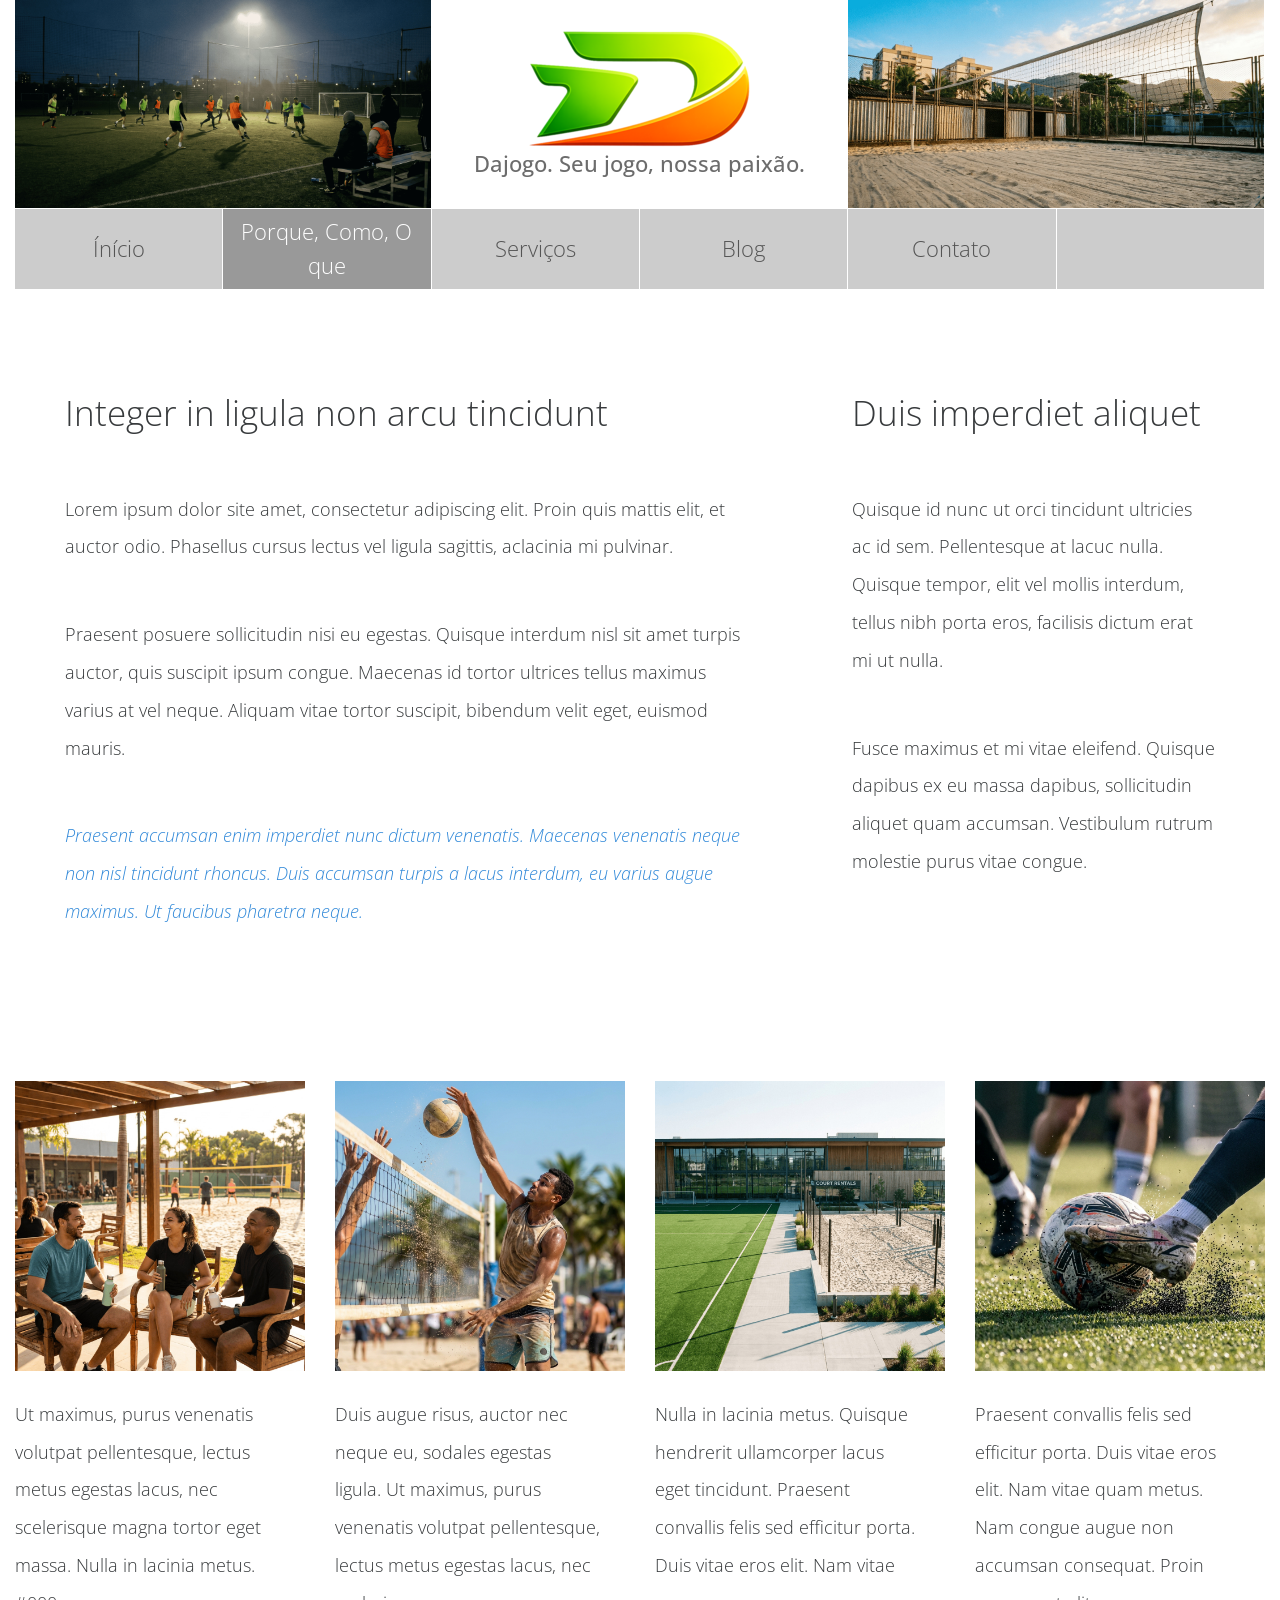
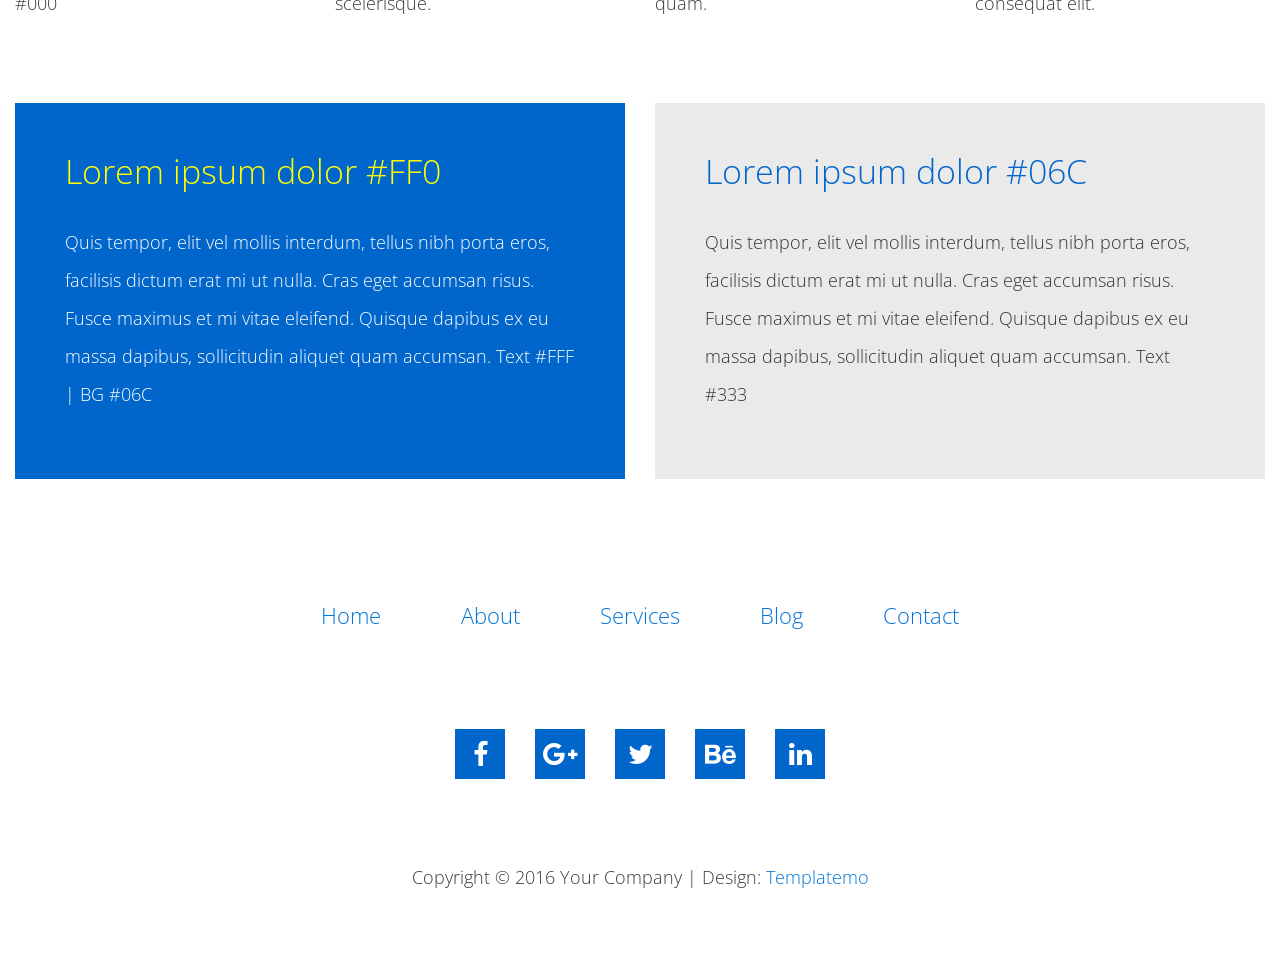
==== commit c2c51c99: "Update about.html" ====
--- a/about.html
+++ b/about.html
@@ -70,16 +70,16 @@
                                 
                                 <div class="col-xs-12 col-sm-12 col-md-4 col-lg-4 col-xl-4 tm-pad-0 tm-nav-item-pair">
                                     <div class="nav-item">
-                                        <a class="nav-link" href="index.html">Home</a>
+                                        <a class="nav-link" href="index.html">Ínício</a>
                                     </div>
                                     <div class="nav-item active">
-                                        <a class="nav-link" href="about.html">About</a>
+                                        <a class="nav-link" href="about.html">Porque, Como, O que</a>
                                     </div>    
                                 </div>
                                 
                                 <div class="col-xs-12 col-sm-12 col-md-4 col-lg-4 col-xl-4 tm-pad-0 tm-nav-item-pair">
                                     <div class="col-xs-6 col-sm-6 col-md-6 col-lg-6 col-xl-6 nav-item">
-                                        <a class="nav-link" href="services.html">Services</a>
+                                        <a class="nav-link" href="services.html">Serviços</a>
                                     </div>
                                     <div class="col-xs-6 col-sm-6 col-md-6 col-lg-6 col-xl-6 nav-item">
                                         <a class="nav-link" href="blog.html">Blog</a>
@@ -88,7 +88,7 @@
 
                                 <div class="col-xs-12 col-sm-12 col-md-4 col-lg-4 col-xl-4 tm-pad-0 tm-nav-item-pair">
                                     <div class="col-xs-6 col-sm-6 col-md-6 col-lg-6 col-xl-6 nav-item">
-                                        <a class="nav-link" href="contact.html">Contact</a>
+                                        <a class="nav-link" href="contact.html">Contato</a>
                                     </div>
                                     <div class="col-xs-6 col-sm-6 col-md-6 col-lg-6 col-xl-6 nav-item tm-dummy-nav-item">
                                         <div class="nav-link">&nbsp;</div>
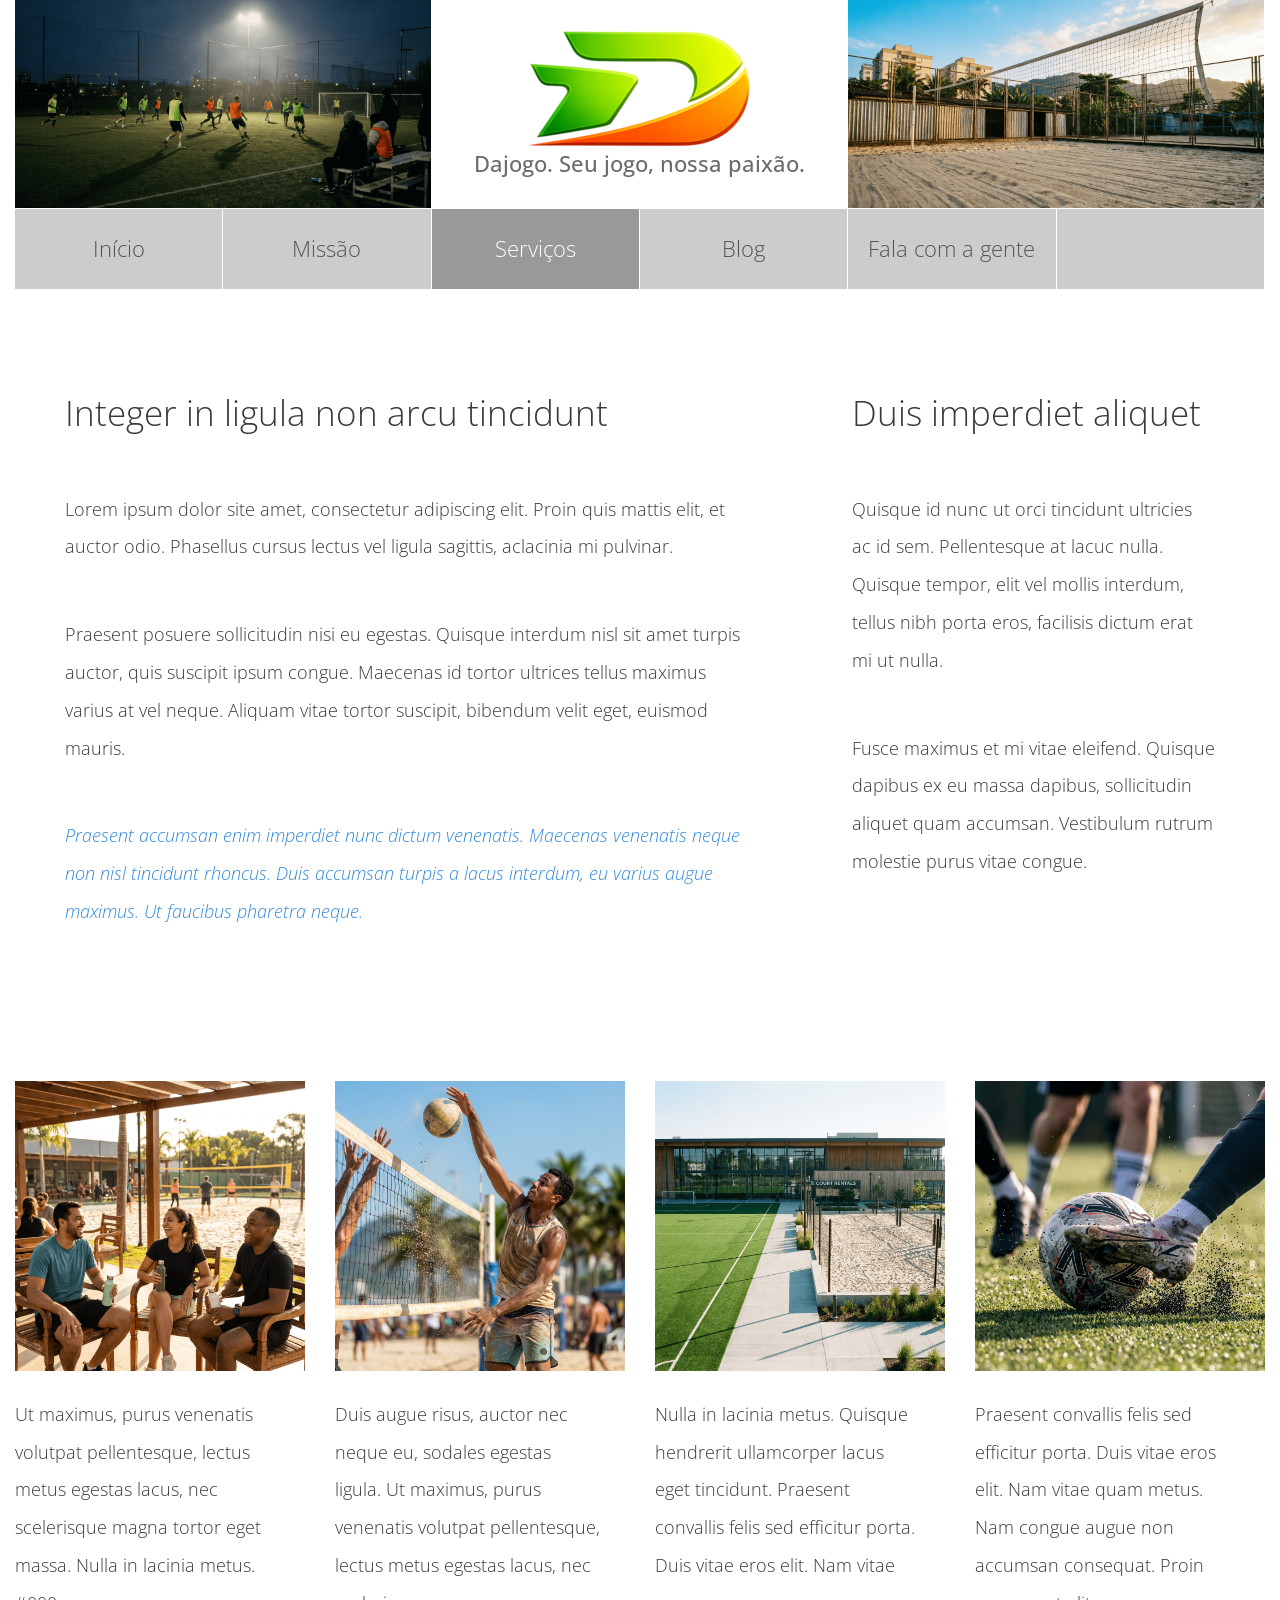
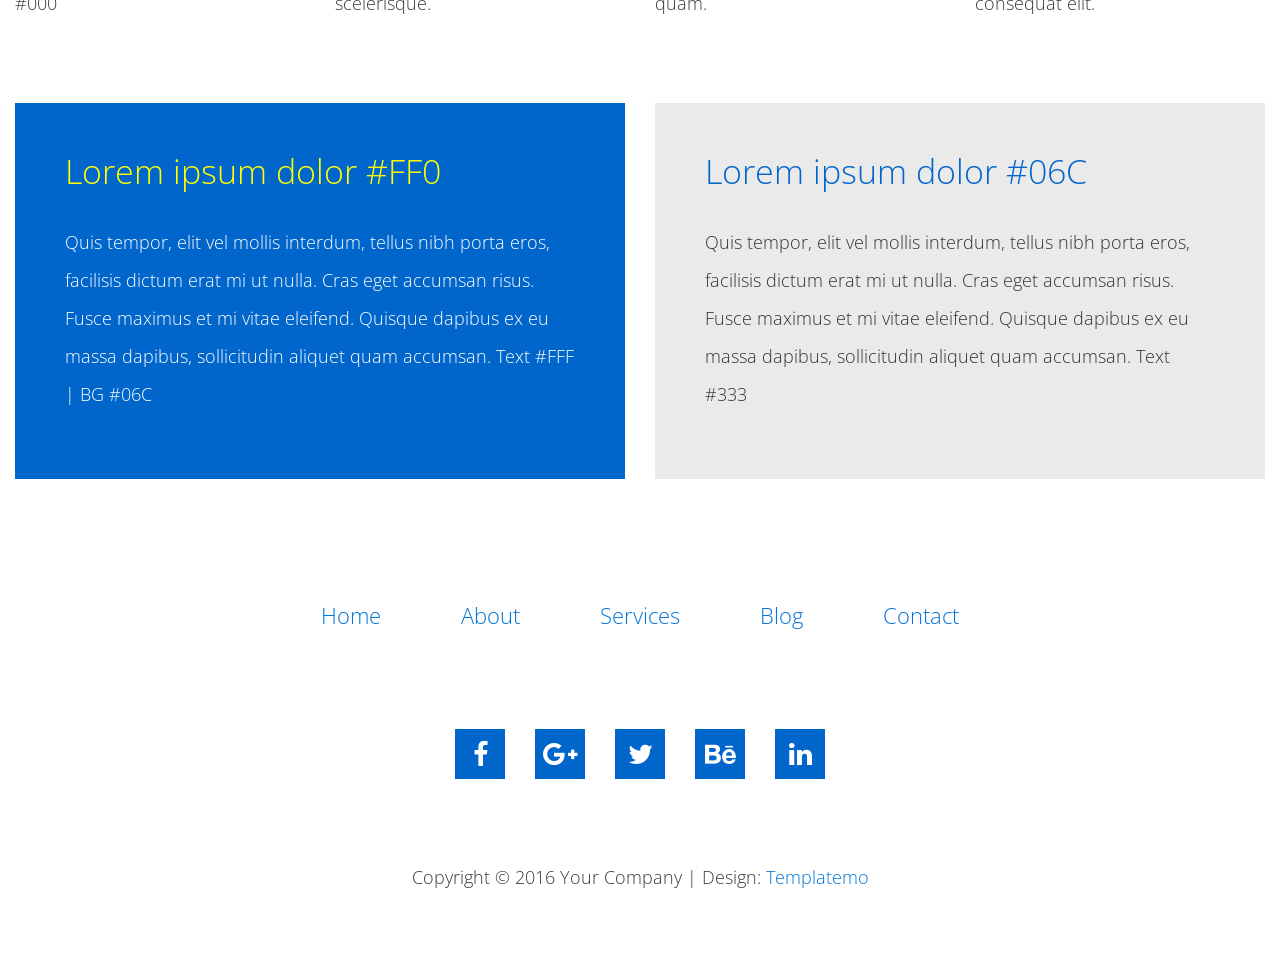
==== commit 27b98194: "Update about.html" ====
--- a/about.html
+++ b/about.html
@@ -70,15 +70,15 @@
                                 
                                 <div class="col-xs-12 col-sm-12 col-md-4 col-lg-4 col-xl-4 tm-pad-0 tm-nav-item-pair">
                                     <div class="nav-item">
-                                        <a class="nav-link" href="index.html">Ínício</a>
-                                    </div>
-                                    <div class="nav-item active">
-                                        <a class="nav-link" href="about.html">Porque, Como, O que</a>
+                                        <a class="nav-link" href="index.html">Início</a>
+                                    </div>
+                                    <div class="nav-item">
+                                        <a class="nav-link" href="about.html">Missão</a>
                                     </div>    
                                 </div>
                                 
                                 <div class="col-xs-12 col-sm-12 col-md-4 col-lg-4 col-xl-4 tm-pad-0 tm-nav-item-pair">
-                                    <div class="col-xs-6 col-sm-6 col-md-6 col-lg-6 col-xl-6 nav-item">
+                                    <div class="col-xs-6 col-sm-6 col-md-6 col-lg-6 col-xl-6 nav-item active">
                                         <a class="nav-link" href="services.html">Serviços</a>
                                     </div>
                                     <div class="col-xs-6 col-sm-6 col-md-6 col-lg-6 col-xl-6 nav-item">
@@ -88,7 +88,7 @@
 
                                 <div class="col-xs-12 col-sm-12 col-md-4 col-lg-4 col-xl-4 tm-pad-0 tm-nav-item-pair">
                                     <div class="col-xs-6 col-sm-6 col-md-6 col-lg-6 col-xl-6 nav-item">
-                                        <a class="nav-link" href="contact.html">Contato</a>
+                                        <a class="nav-link" href="contact.html">Fala com a gente</a>
                                     </div>
                                     <div class="col-xs-6 col-sm-6 col-md-6 col-lg-6 col-xl-6 nav-item tm-dummy-nav-item">
                                         <div class="nav-link">&nbsp;</div>
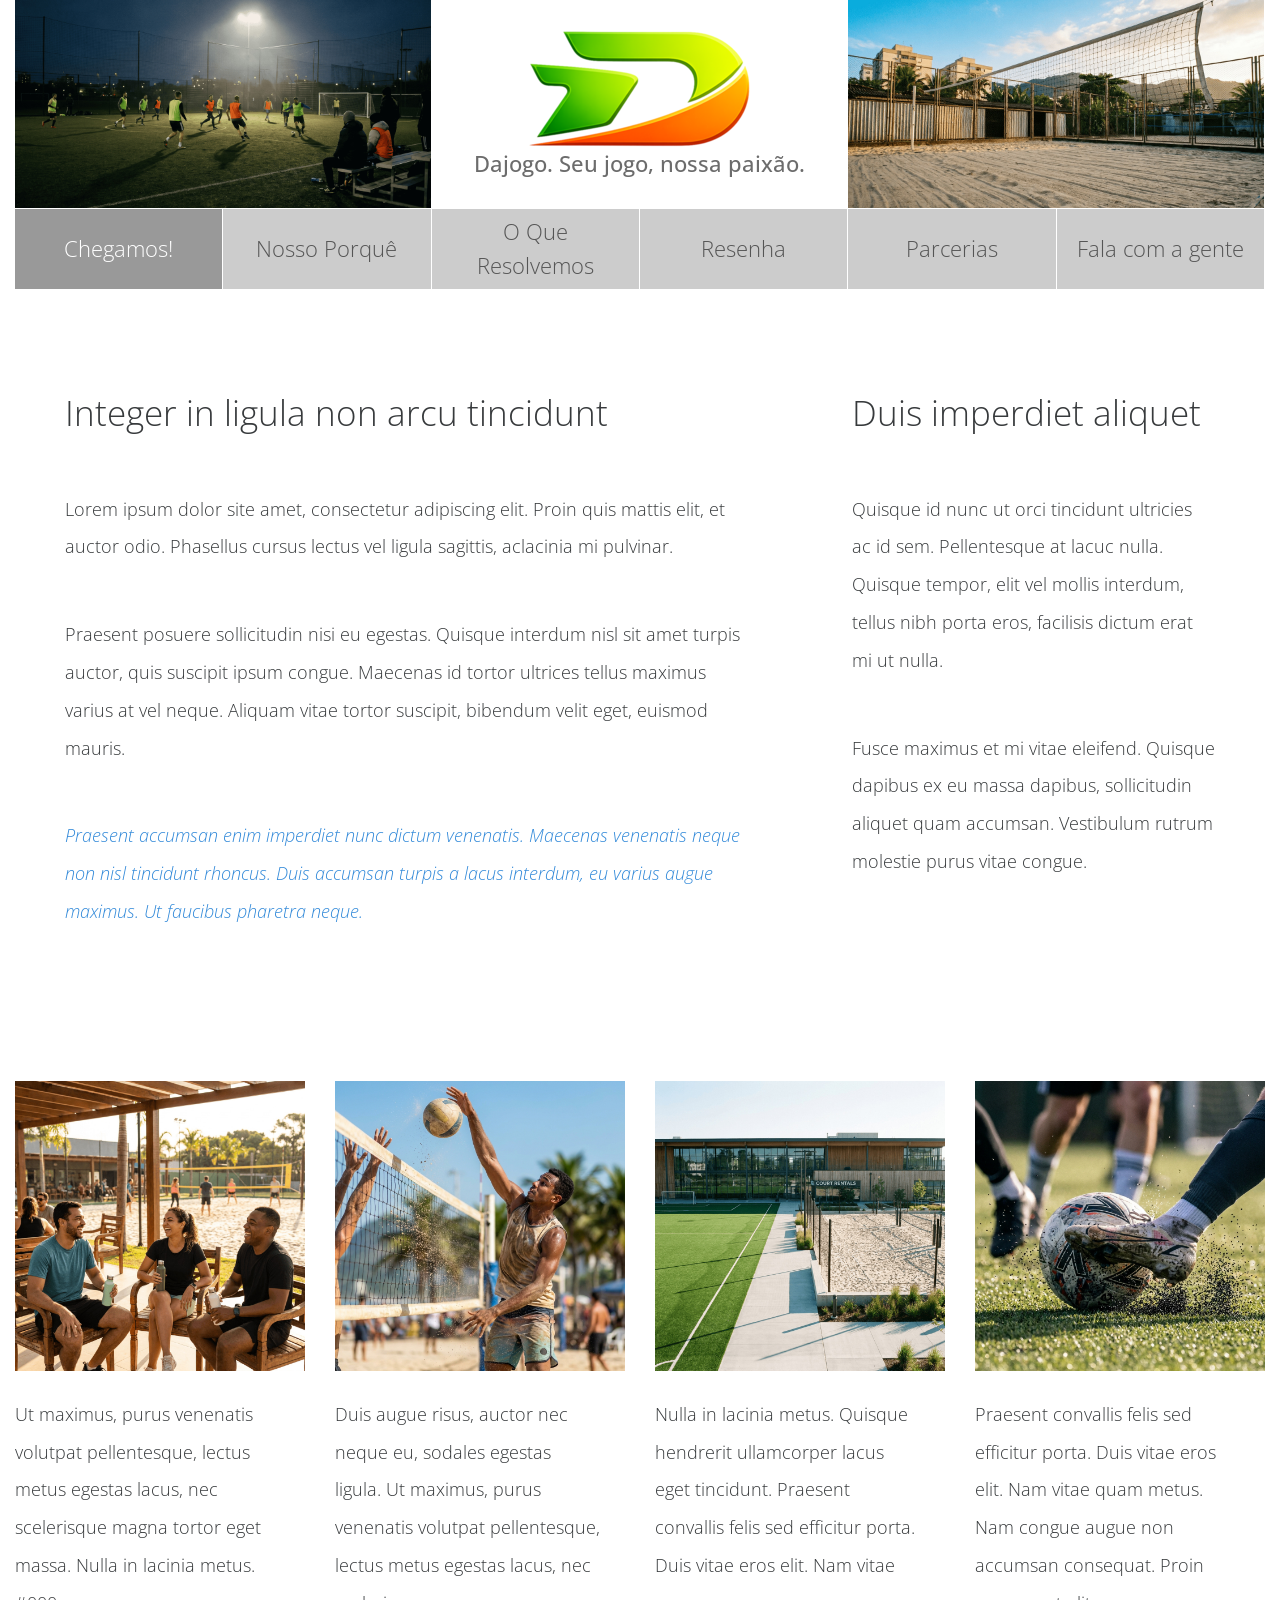
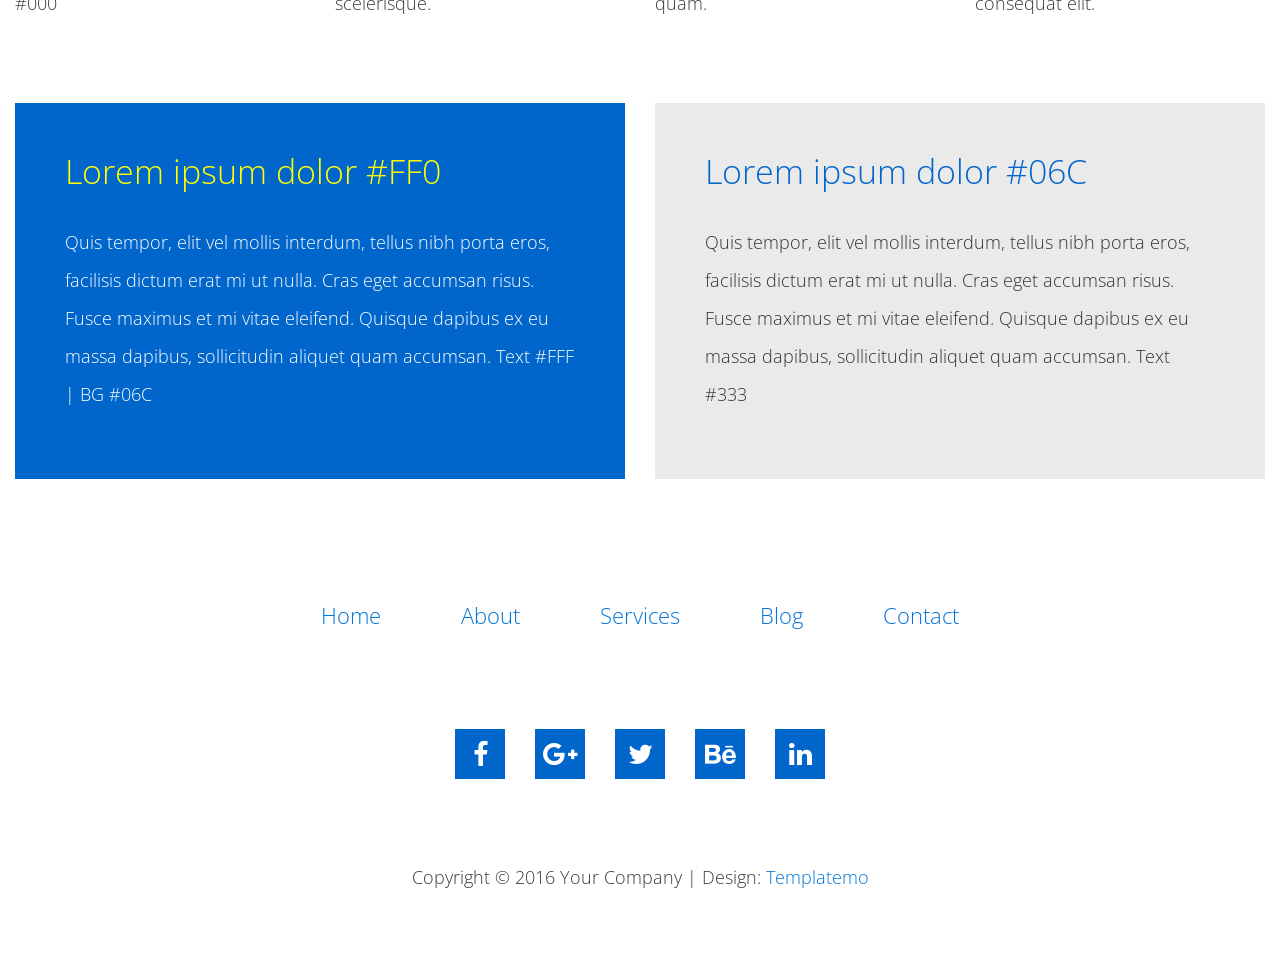
==== commit 7a2a2a60: "Update about.html" ====
--- a/about.html
+++ b/about.html
@@ -5,10 +5,10 @@
     <meta http-equiv="X-UA-Compatible" content="IE=edge">
     <meta name="viewport" content="width=device-width, initial-scale=1">
 
-    <title>Metro Fit - About</title>
+    <title>Dajogo</title>
 <!--
-Metro Fit
-http://www.templatemo.com/tm-495-metro-fit
+Dajogo
+http://site.dajogo.app
 -->
     <!-- load stylesheets -->
     <link rel="stylesheet" href="https://fonts.googleapis.com/css?family=Open+Sans:300,400">  <!-- Google web font "Open Sans" -->
@@ -69,31 +69,30 @@
                             <div class="nav navbar-nav tm-nav">
                                 
                                 <div class="col-xs-12 col-sm-12 col-md-4 col-lg-4 col-xl-4 tm-pad-0 tm-nav-item-pair">
+                                    <div class="nav-item active">
+                                        <a class="nav-link" href="index.html">Chegamos!</a>
+                                    </div>
                                     <div class="nav-item">
-                                        <a class="nav-link" href="index.html">Início</a>
-                                    </div>
-                                    <div class="nav-item">
-                                        <a class="nav-link" href="about.html">Missão</a>
+                                        <a class="nav-link" href="about.html">Nosso Porquê</a>
                                     </div>    
                                 </div>
                                 
                                 <div class="col-xs-12 col-sm-12 col-md-4 col-lg-4 col-xl-4 tm-pad-0 tm-nav-item-pair">
-                                    <div class="col-xs-6 col-sm-6 col-md-6 col-lg-6 col-xl-6 nav-item active">
-                                        <a class="nav-link" href="services.html">Serviços</a>
-                                    </div>
-                                    <div class="col-xs-6 col-sm-6 col-md-6 col-lg-6 col-xl-6 nav-item">
-                                        <a class="nav-link" href="blog.html">Blog</a>
+                                    <div class="col-xs-6 col-sm-6 col-md-6 col-lg-6 col-xl-6 nav-item">
+                                        <a class="nav-link" href="services.html">O Que Resolvemos</a>
+                                    </div>
+                                    <div class="col-xs-6 col-sm-6 col-md-6 col-lg-6 col-xl-6 nav-item">
+                                        <a class="nav-link" href="blog.html">Resenha</a>
                                     </div>    
                                 </div>
-
                                 <div class="col-xs-12 col-sm-12 col-md-4 col-lg-4 col-xl-4 tm-pad-0 tm-nav-item-pair">
                                     <div class="col-xs-6 col-sm-6 col-md-6 col-lg-6 col-xl-6 nav-item">
+                                        <a class="nav-link" href="parceria.html">Parcerias</a>
+                                    </div>
+                                    <div class="col-xs-6 col-sm-6 col-md-6 col-lg-6 col-xl-6 nav-item">
                                         <a class="nav-link" href="contact.html">Fala com a gente</a>
                                     </div>
-                                    <div class="col-xs-6 col-sm-6 col-md-6 col-lg-6 col-xl-6 nav-item tm-dummy-nav-item">
-                                        <div class="nav-link">&nbsp;</div>
-                                    </div>
-                                </div>                            
+                                </div>                           
                                 
                             </div>    
                         </div>                    
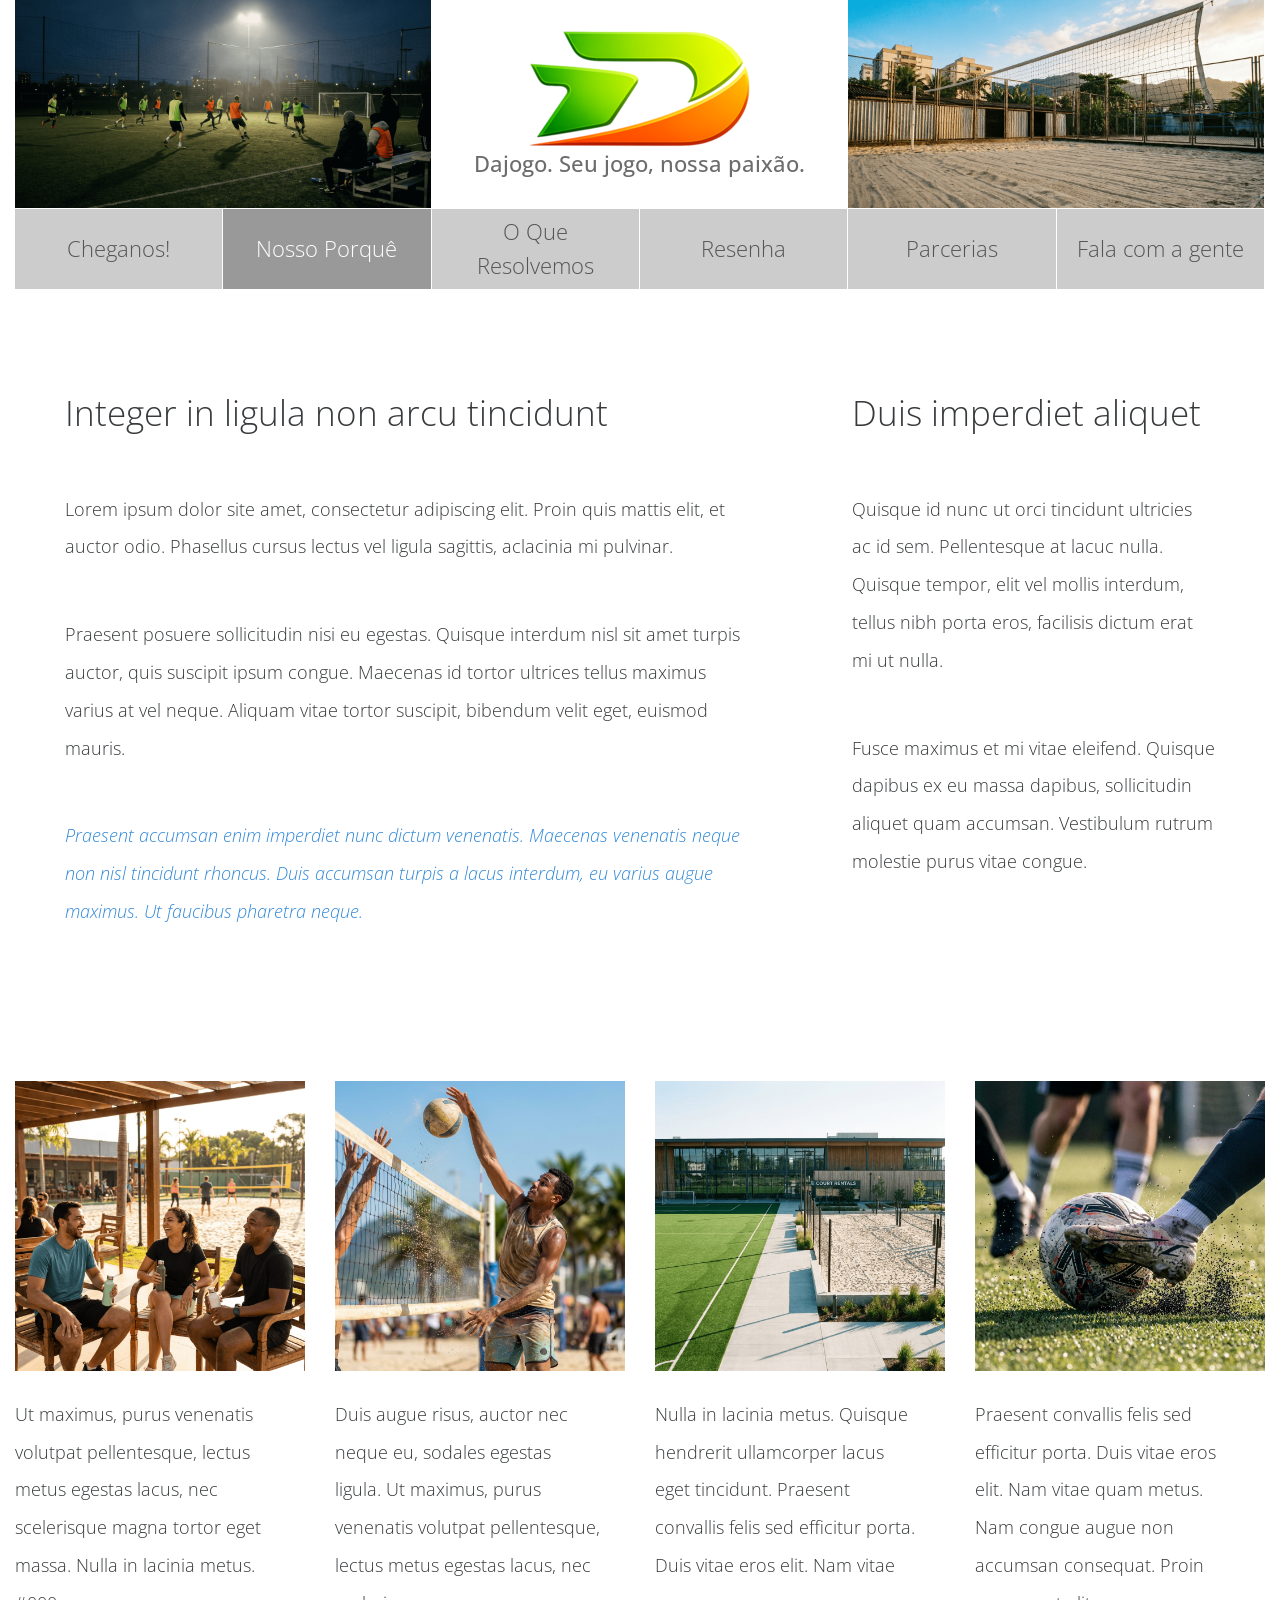
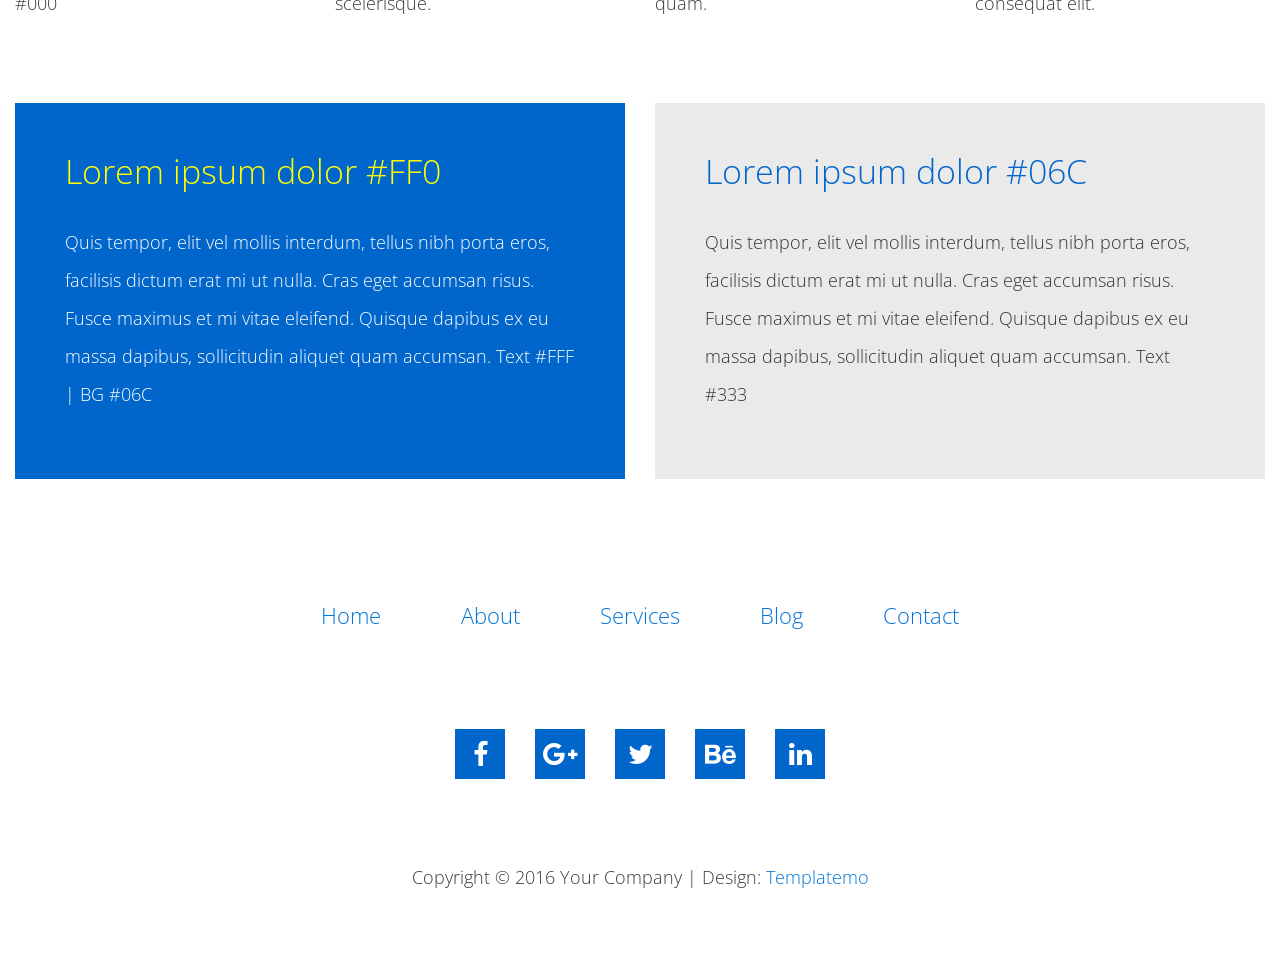
==== commit da351c89: "Update about.html" ====
--- a/about.html
+++ b/about.html
@@ -69,14 +69,13 @@
                             <div class="nav navbar-nav tm-nav">
                                 
                                 <div class="col-xs-12 col-sm-12 col-md-4 col-lg-4 col-xl-4 tm-pad-0 tm-nav-item-pair">
-                                    <div class="nav-item active">
-                                        <a class="nav-link" href="index.html">Chegamos!</a>
-                                    </div>
-                                    <div class="nav-item">
+                                    <div class="col-xs-6 col-sm-6 col-md-6 col-lg-6 col-xl-6 nav-item">
+                                        <a class="nav-link" href="index.html">Cheganos!</a>
+                                    </div>
+                                    <div class="col-xs-6 col-sm-6 col-md-6 col-lg-6 col-xl-6 nav-item active">
                                         <a class="nav-link" href="about.html">Nosso Porquê</a>
-                                    </div>    
+                                    </div>
                                 </div>
-                                
                                 <div class="col-xs-12 col-sm-12 col-md-4 col-lg-4 col-xl-4 tm-pad-0 tm-nav-item-pair">
                                     <div class="col-xs-6 col-sm-6 col-md-6 col-lg-6 col-xl-6 nav-item">
                                         <a class="nav-link" href="services.html">O Que Resolvemos</a>
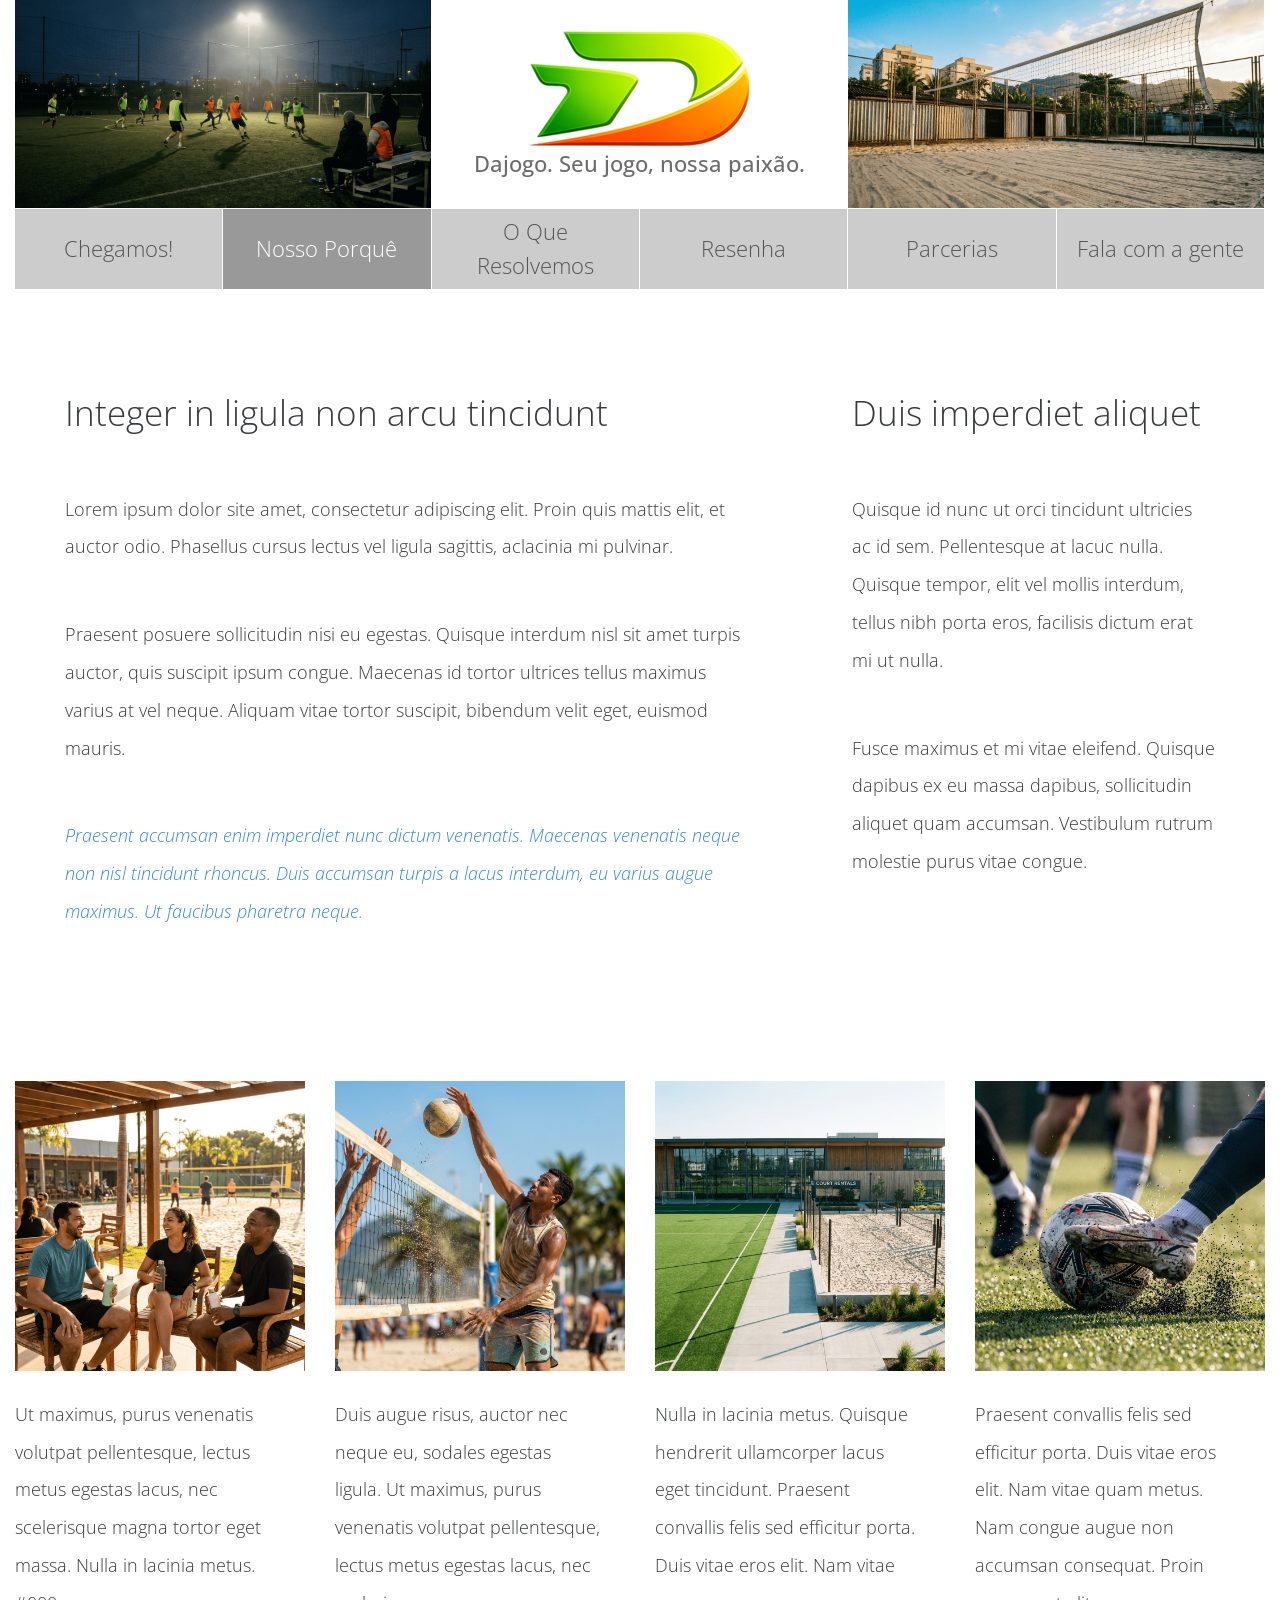
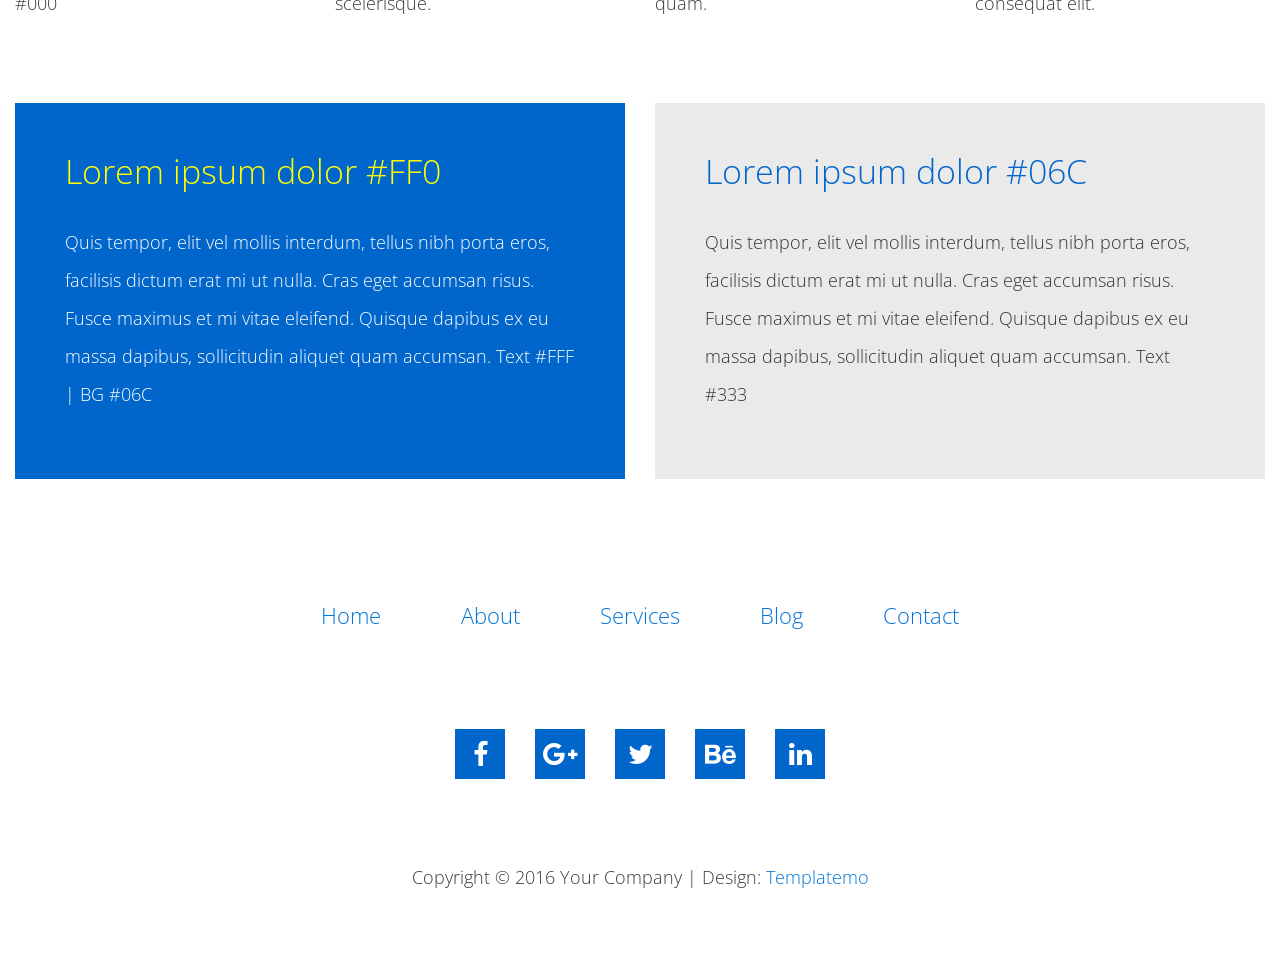
==== commit 97610622: "Update about.html" ====
--- a/about.html
+++ b/about.html
@@ -70,7 +70,7 @@
                                 
                                 <div class="col-xs-12 col-sm-12 col-md-4 col-lg-4 col-xl-4 tm-pad-0 tm-nav-item-pair">
                                     <div class="col-xs-6 col-sm-6 col-md-6 col-lg-6 col-xl-6 nav-item">
-                                        <a class="nav-link" href="index.html">Cheganos!</a>
+                                        <a class="nav-link" href="index.html">Chegamos!</a>
                                     </div>
                                     <div class="col-xs-6 col-sm-6 col-md-6 col-lg-6 col-xl-6 nav-item active">
                                         <a class="nav-link" href="about.html">Nosso Porquê</a>
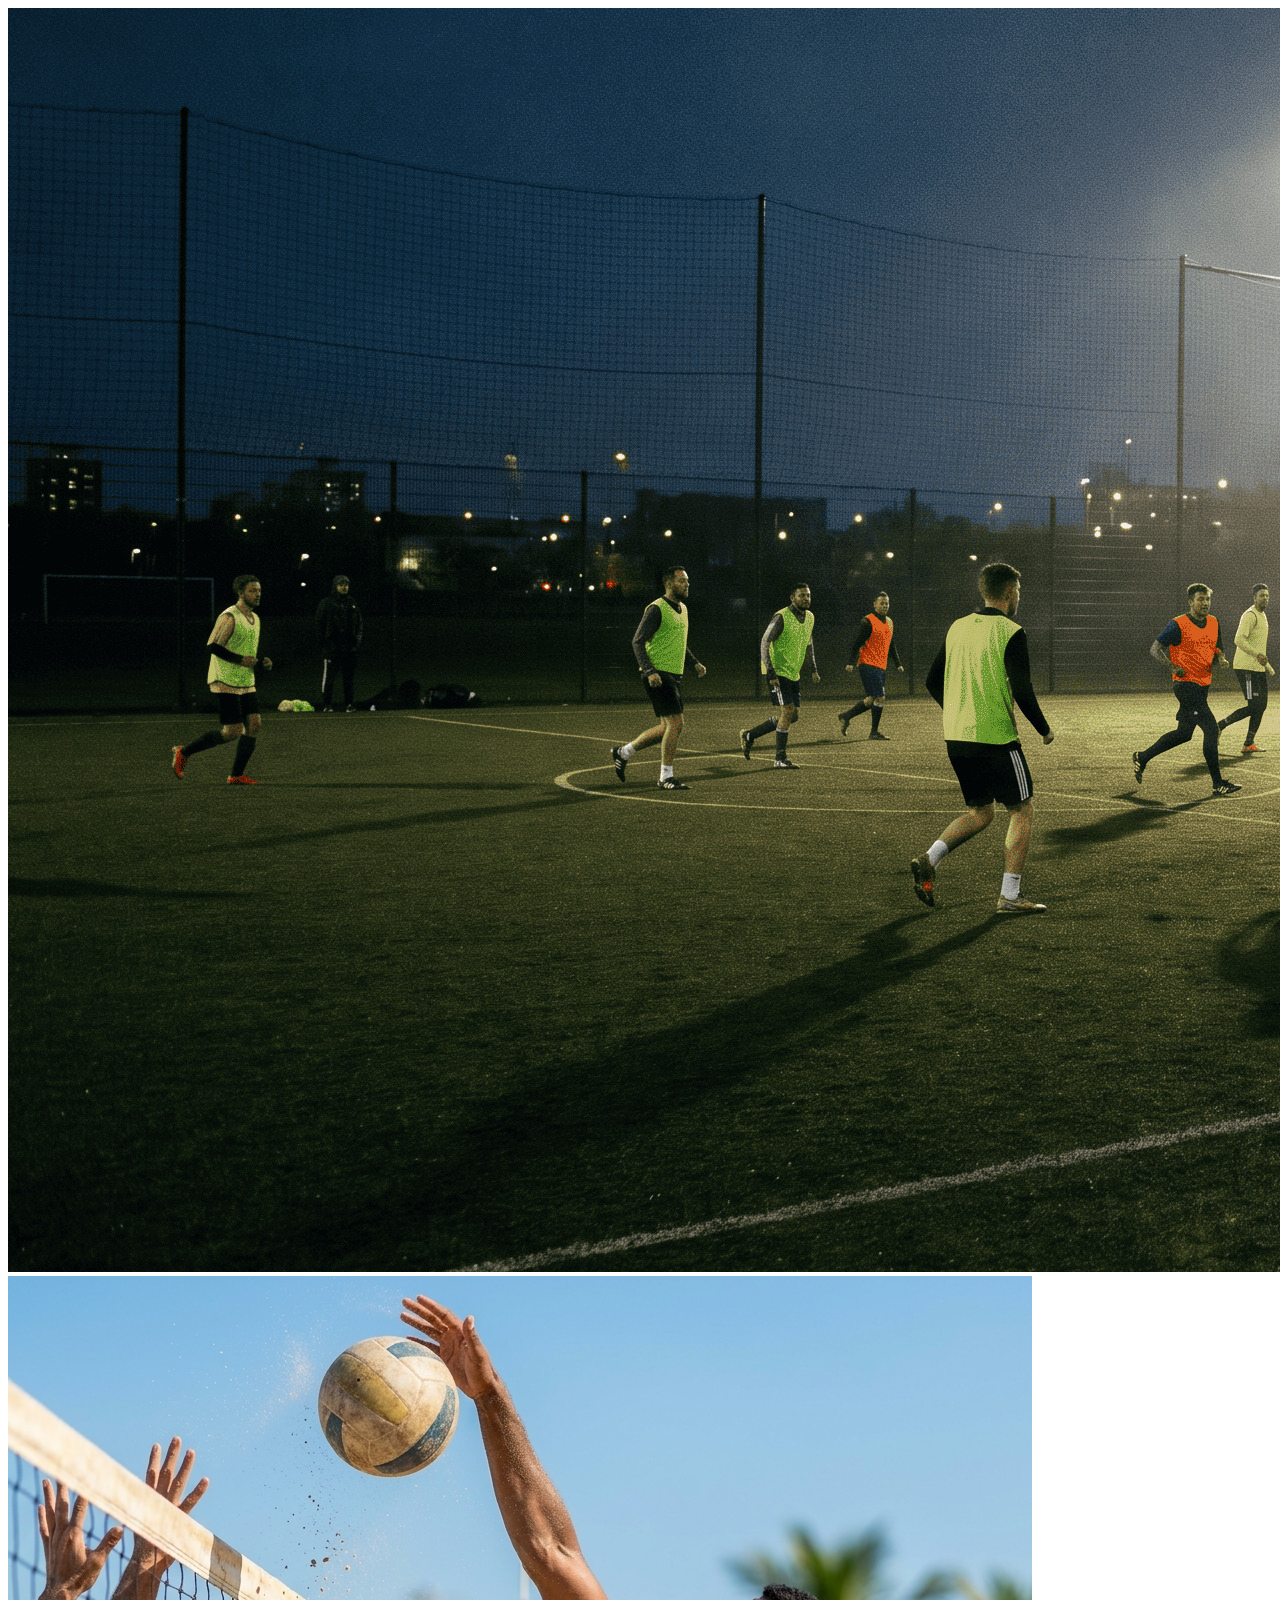
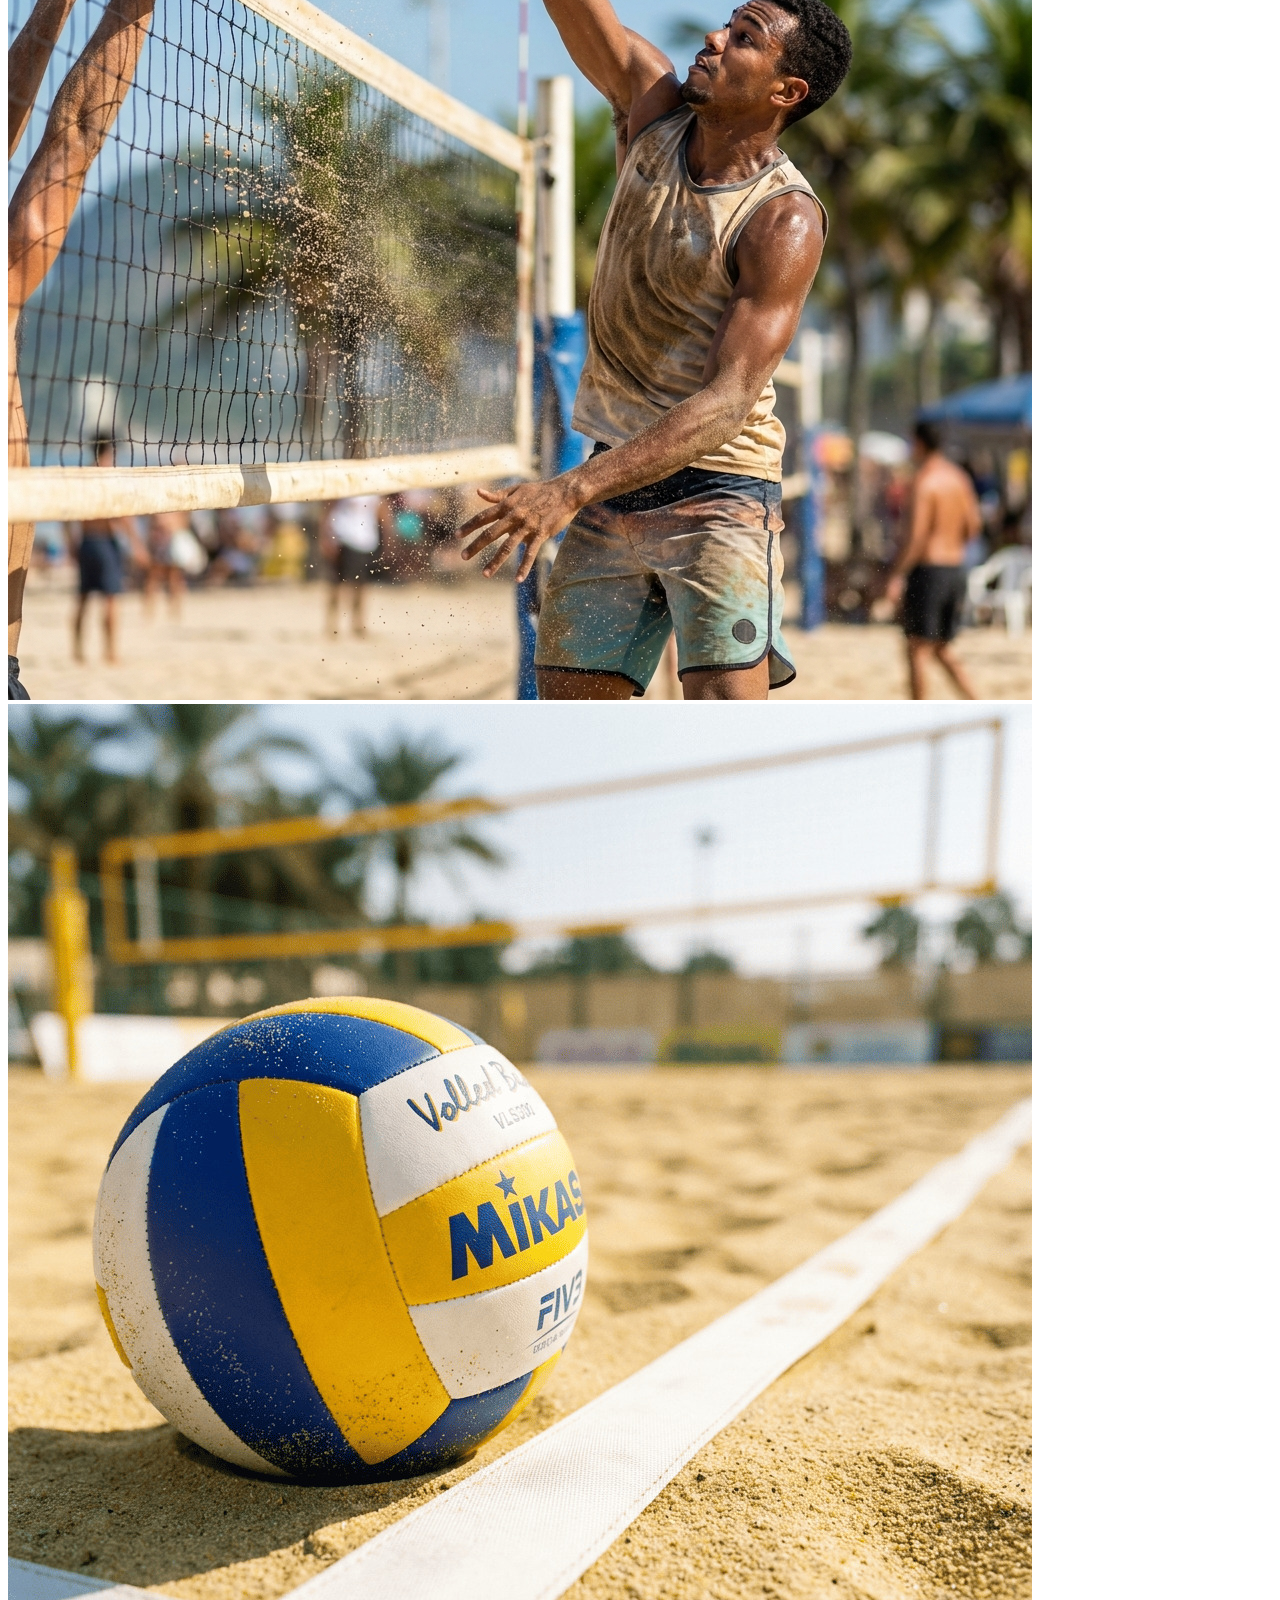
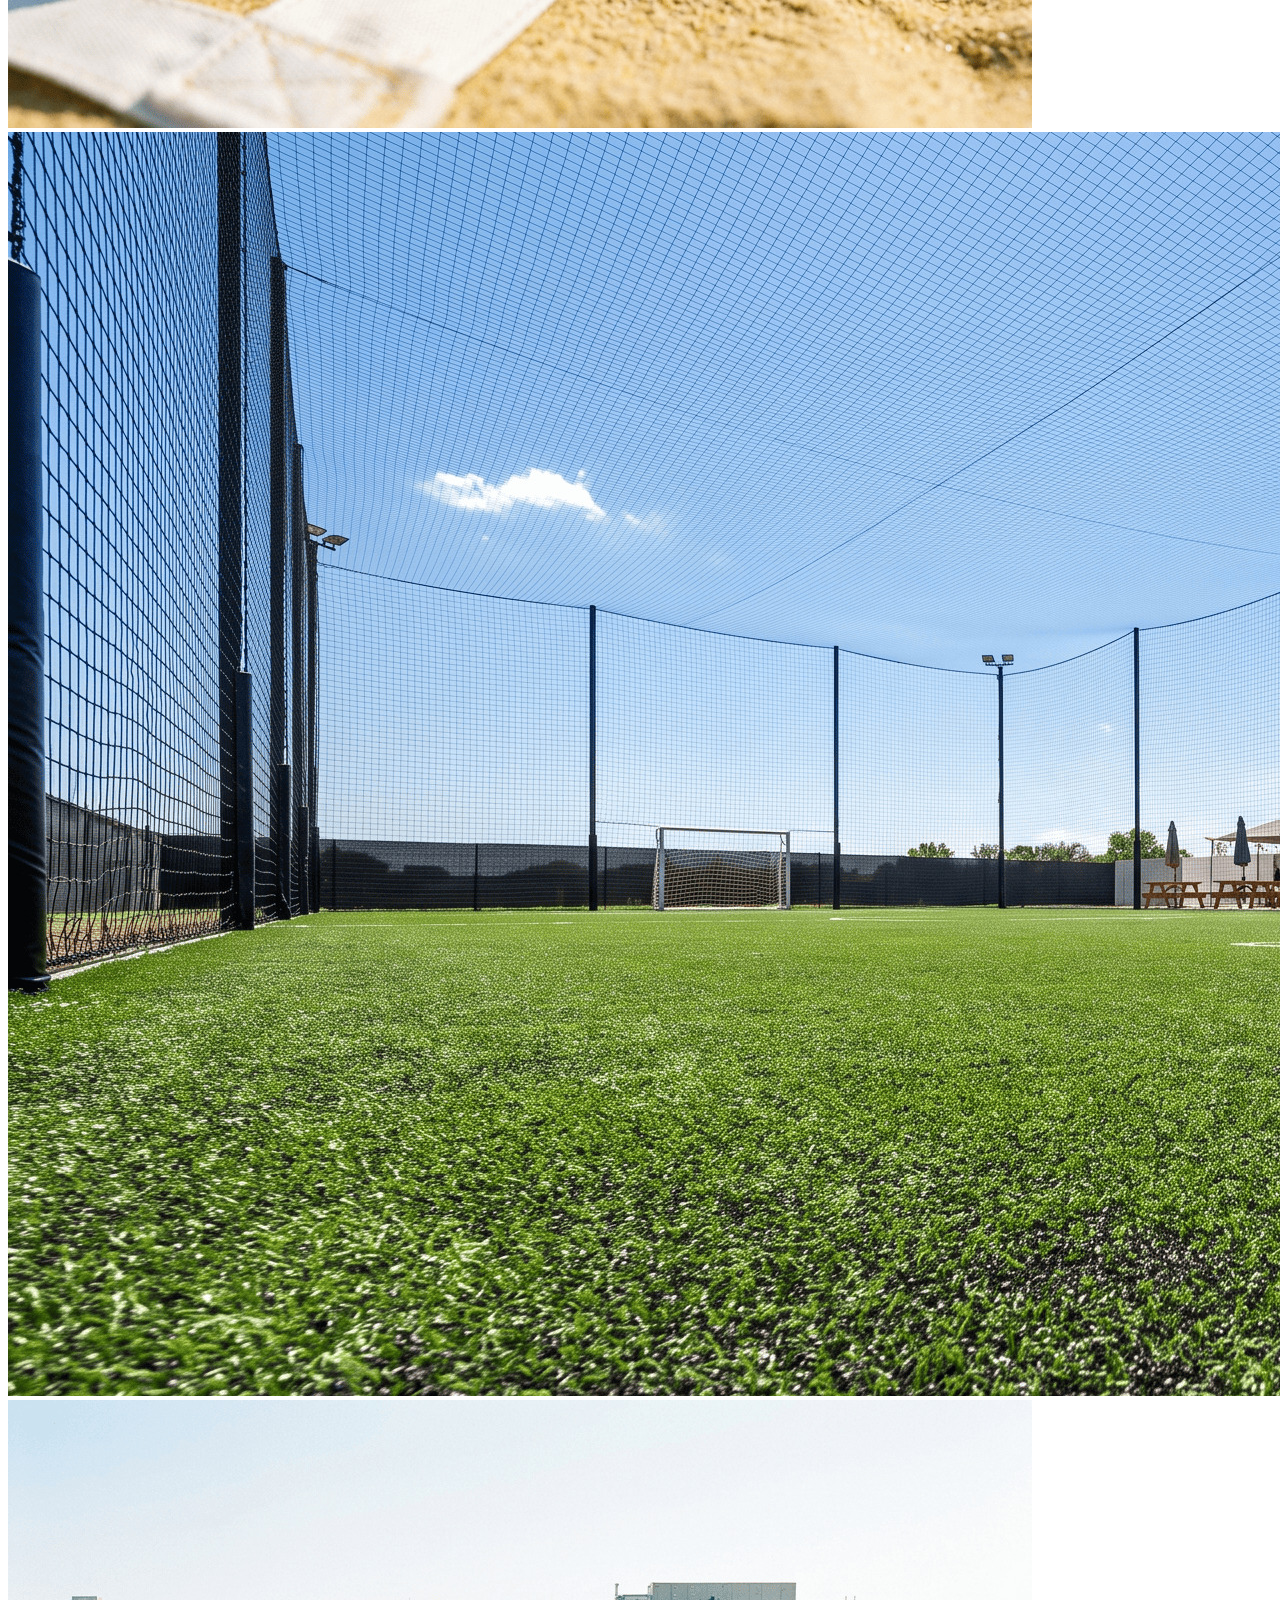
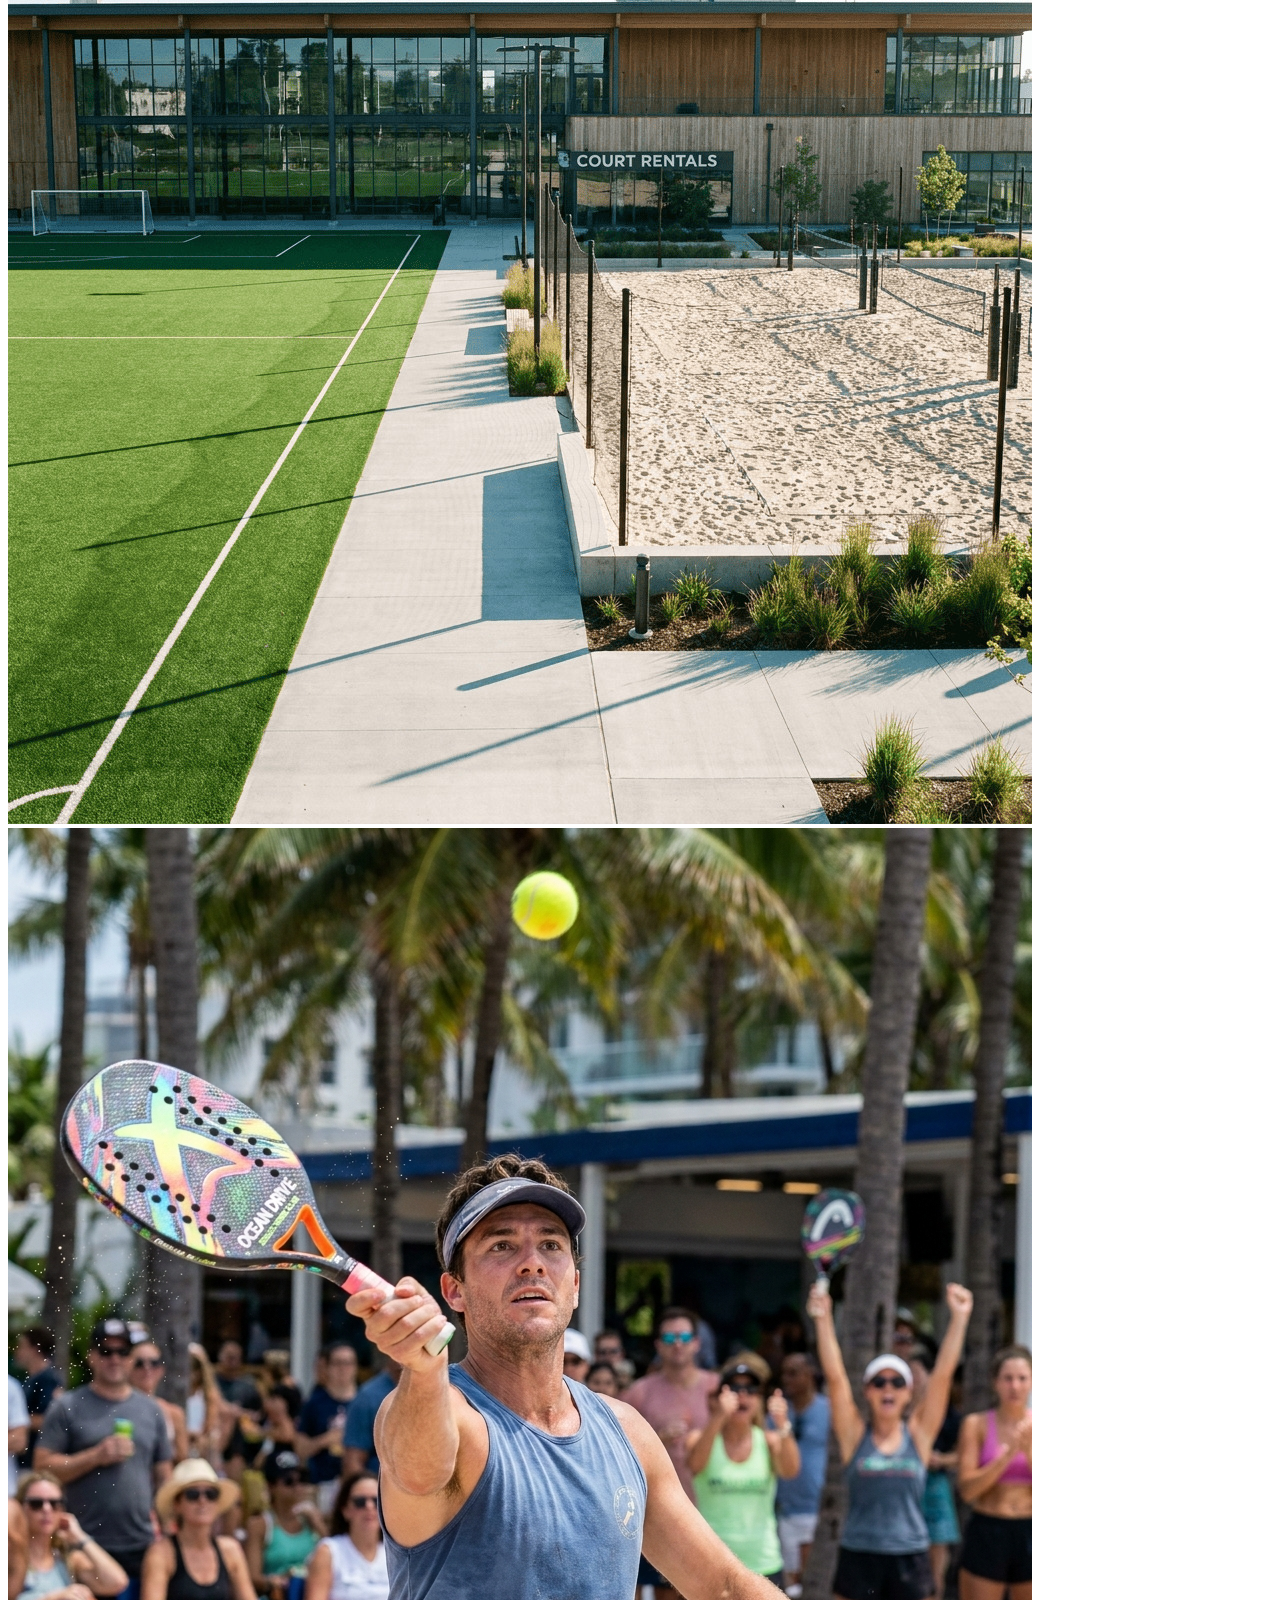
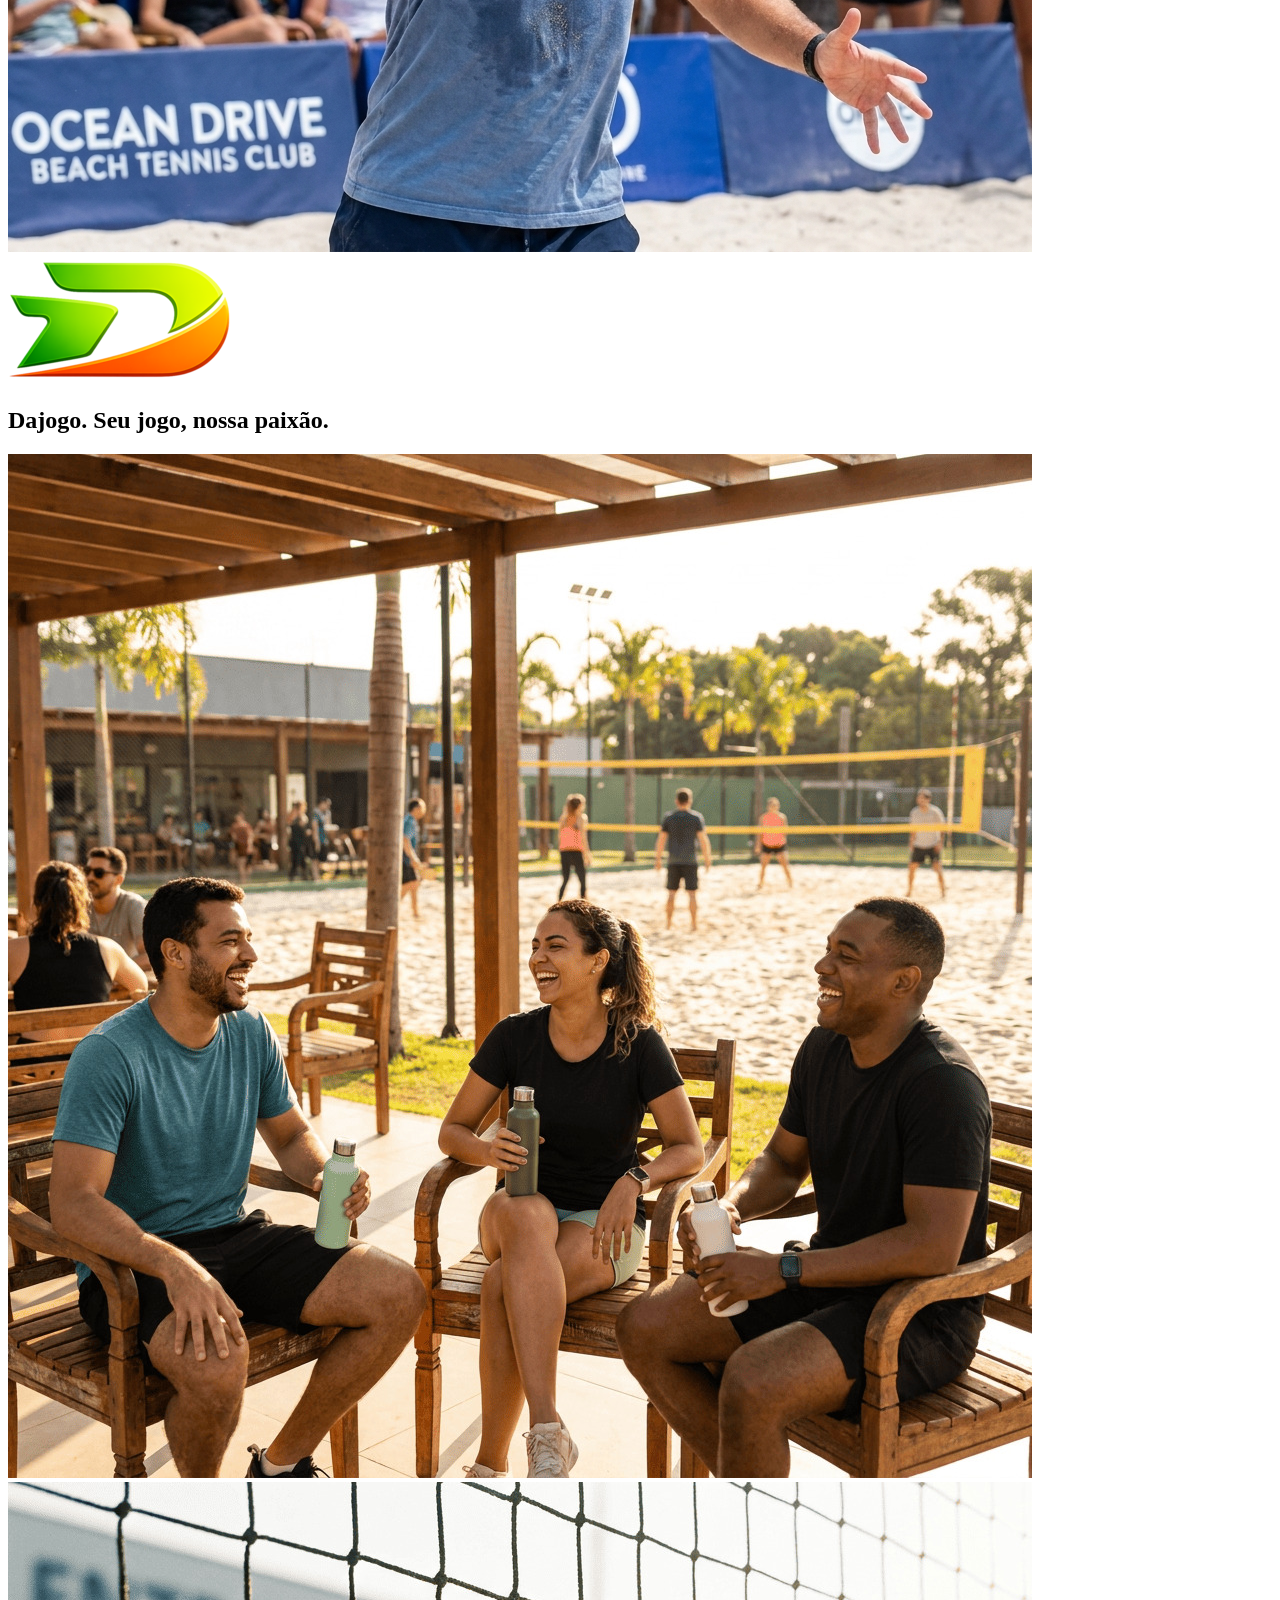
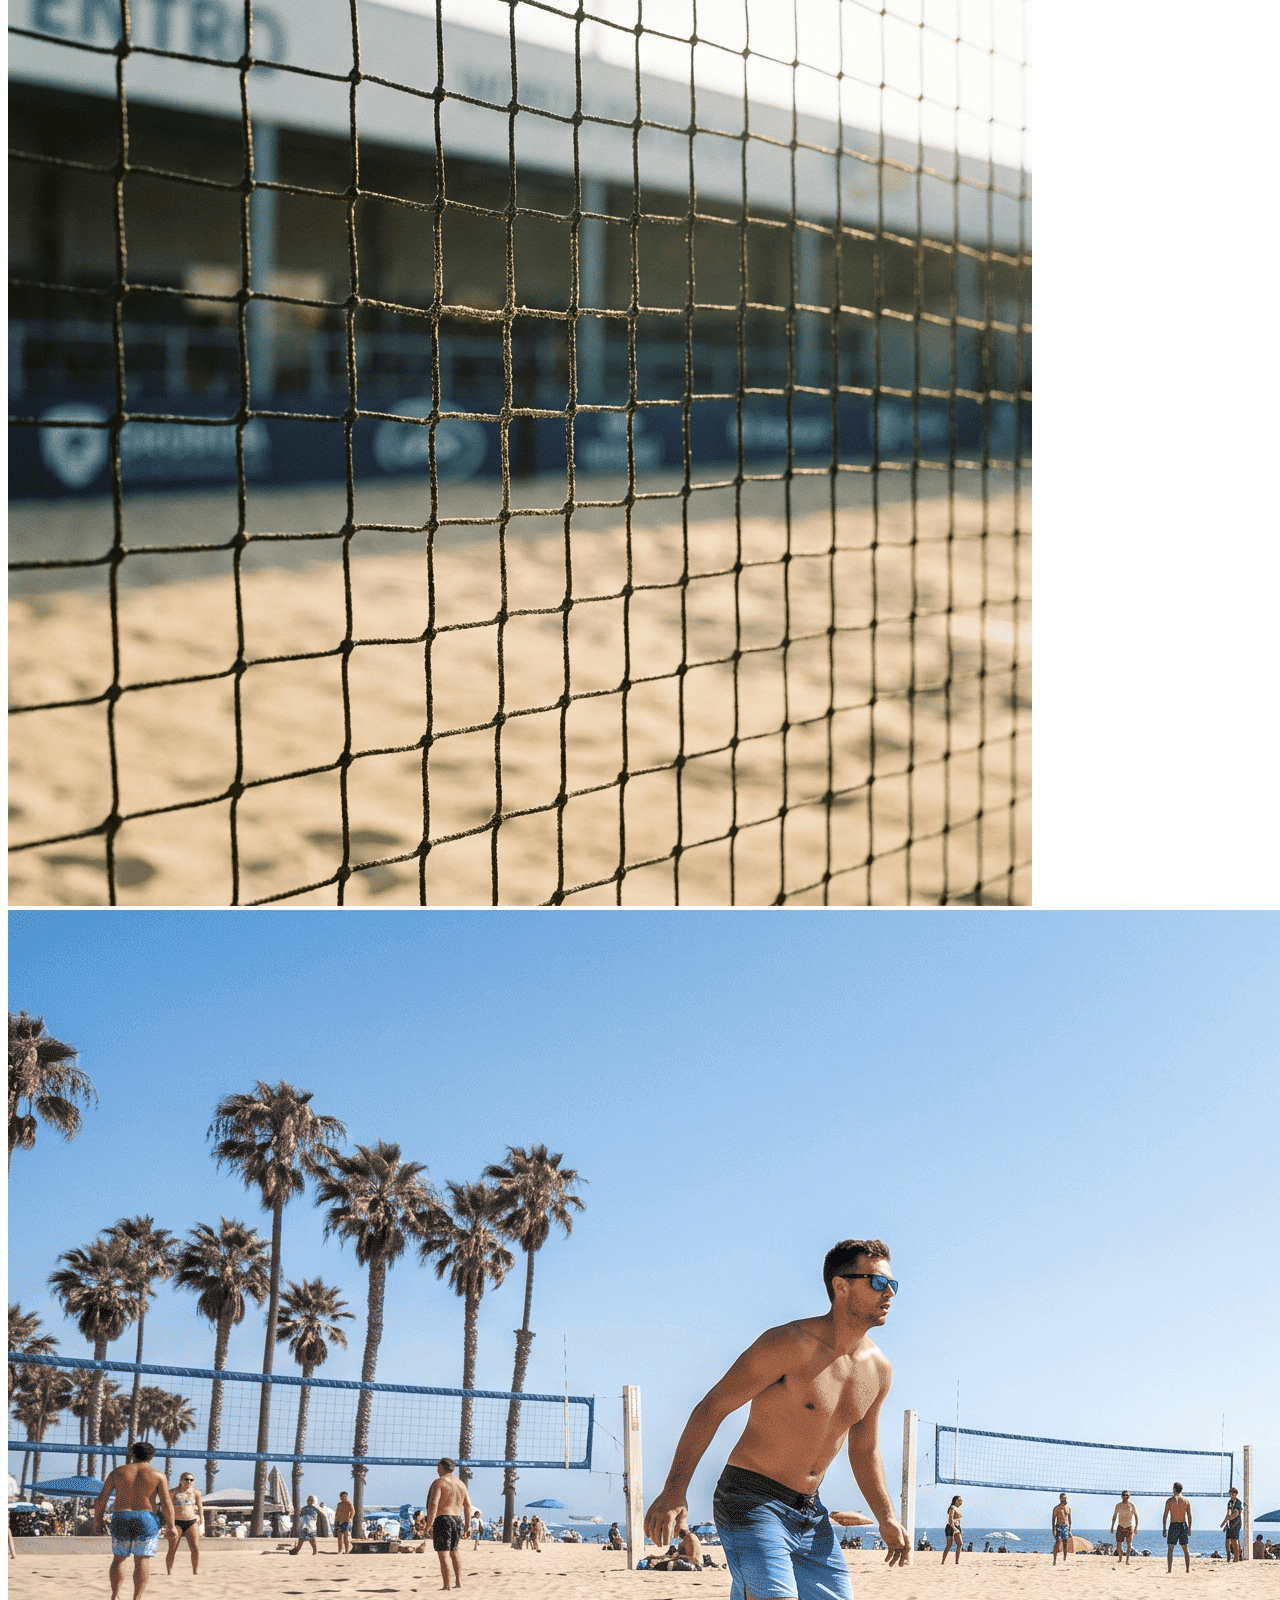
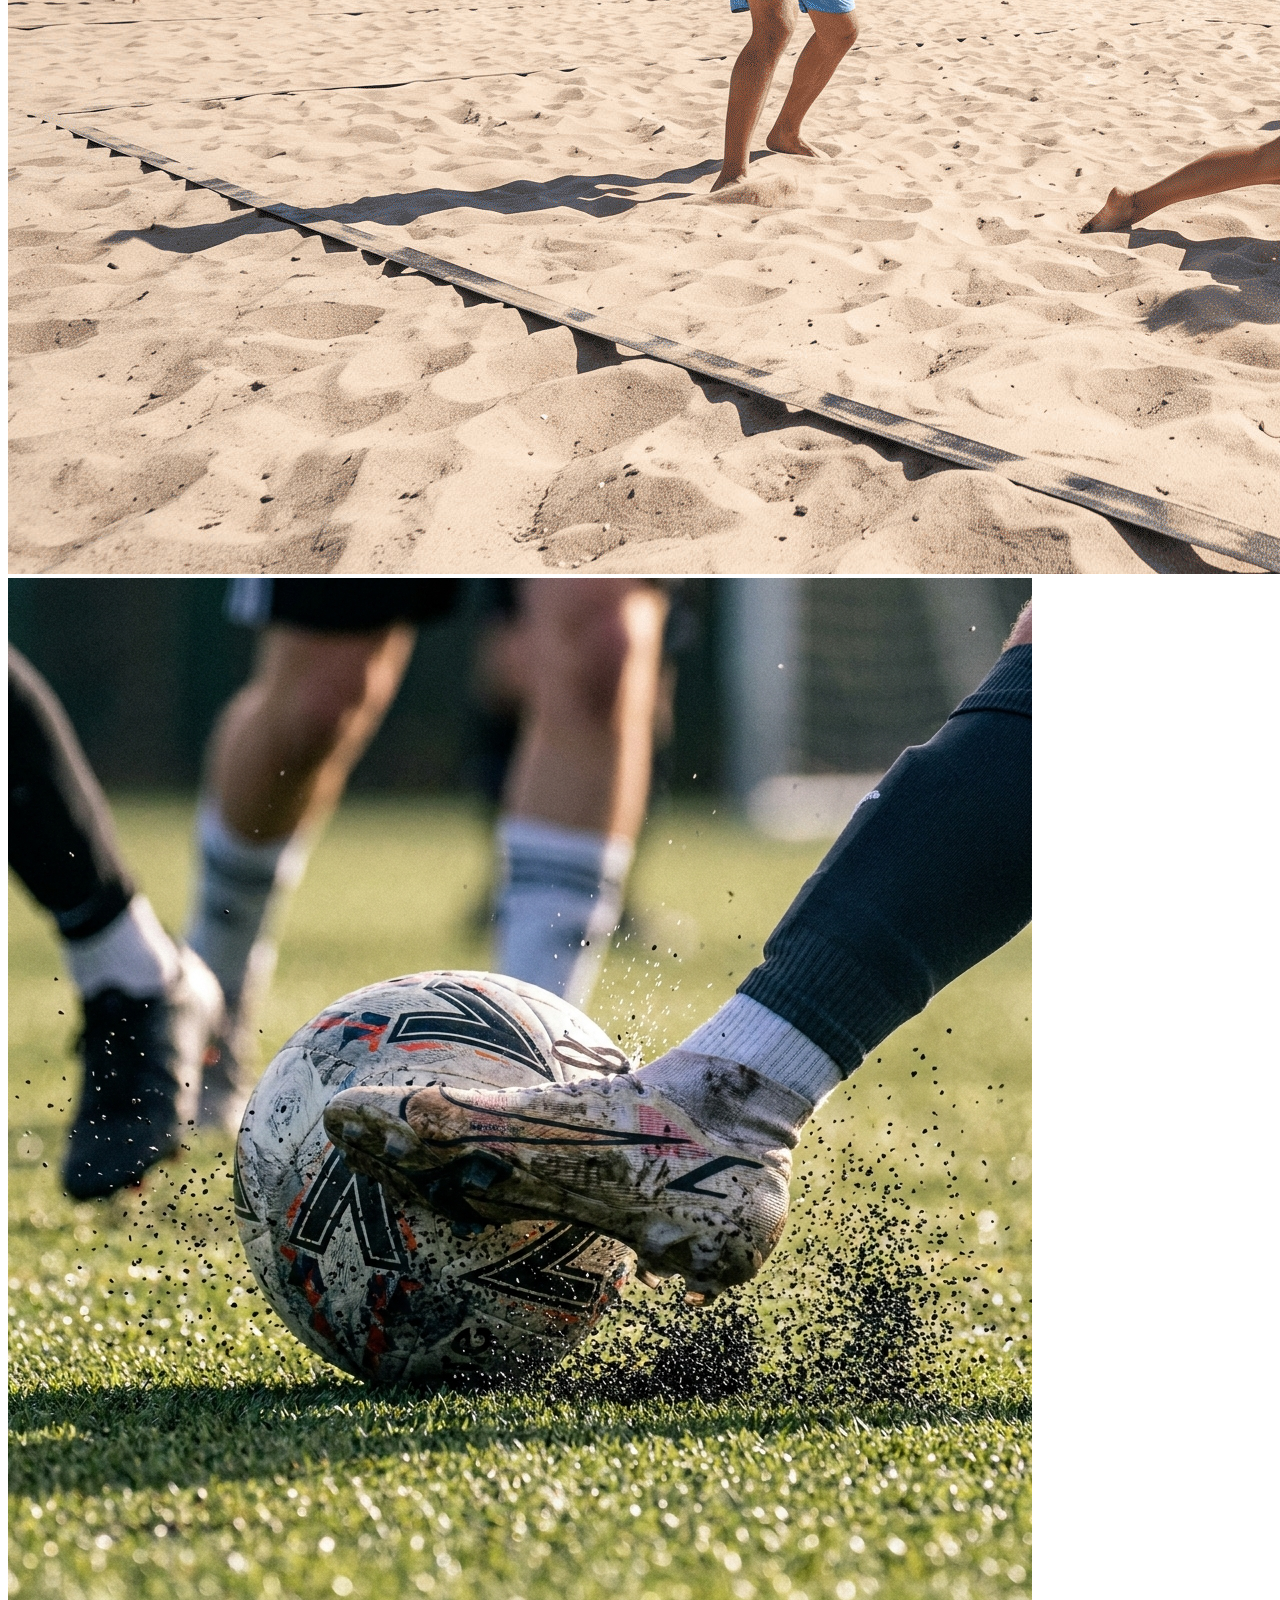
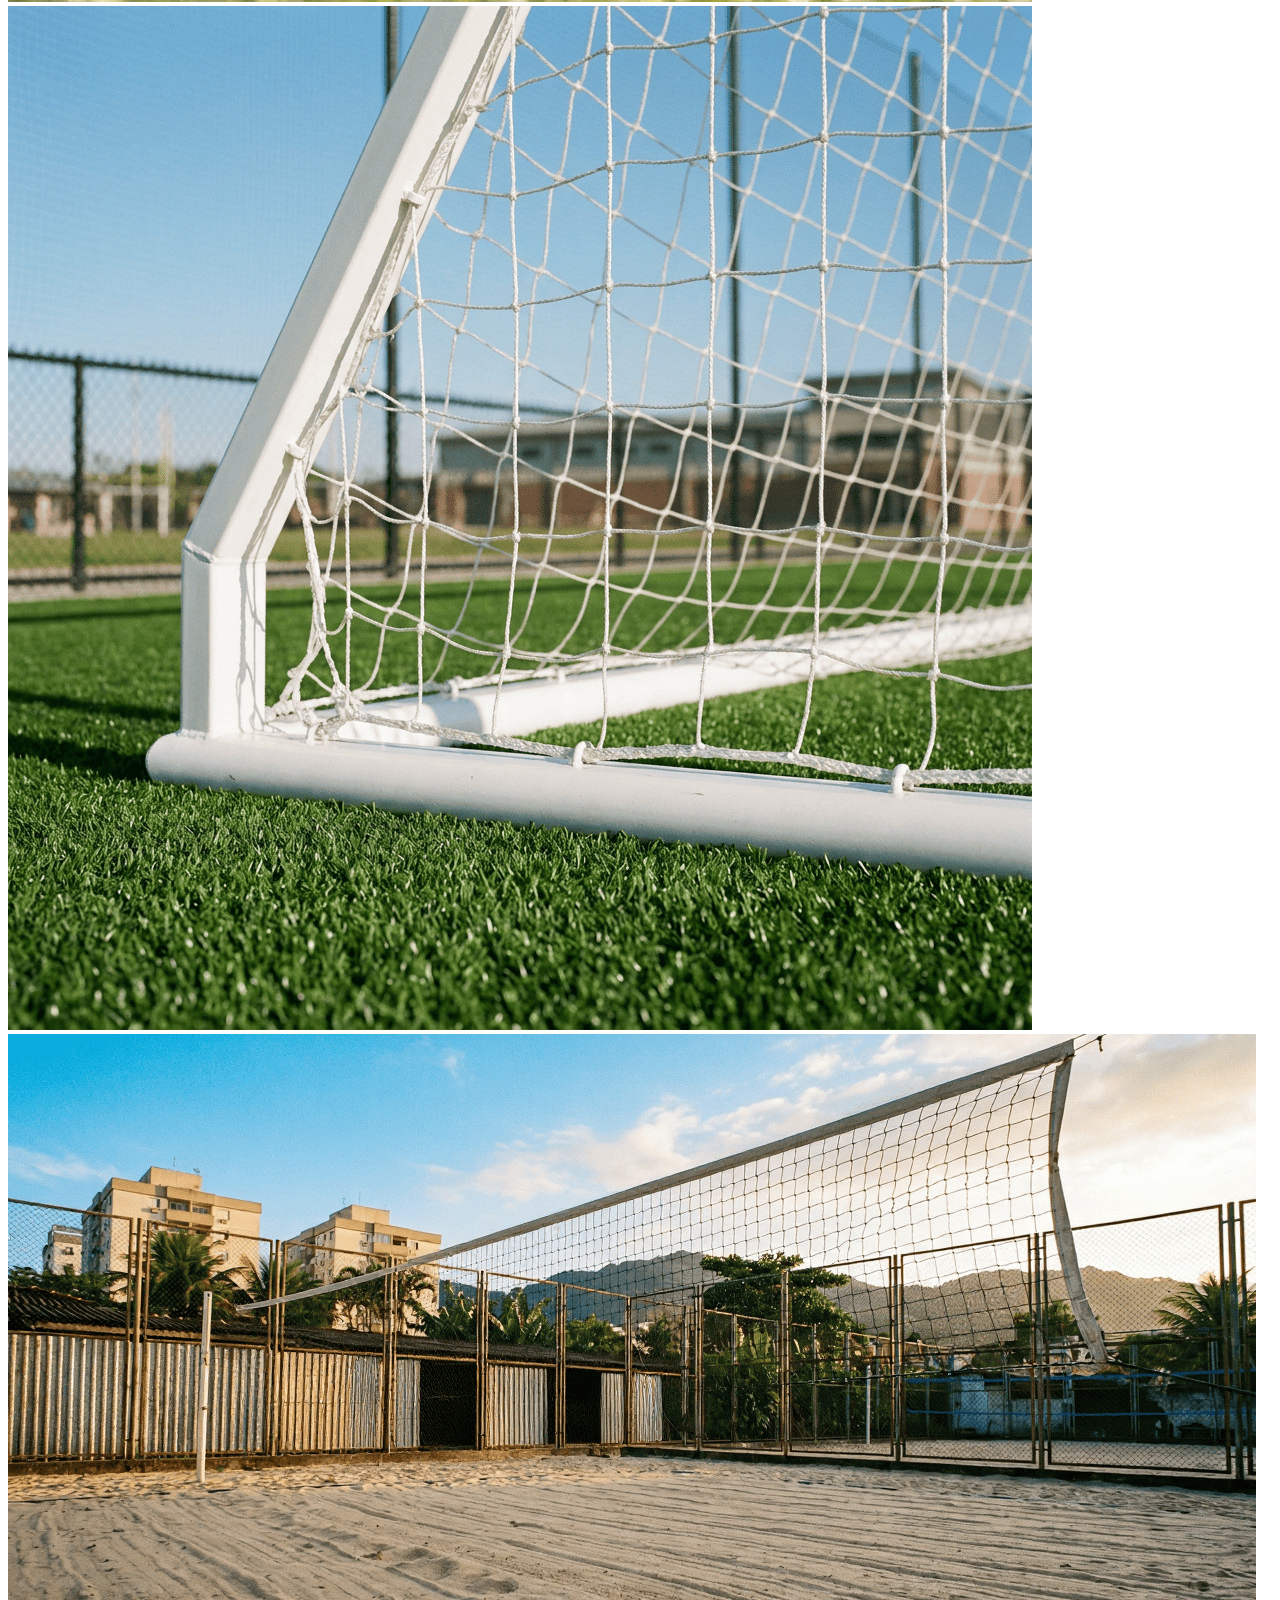
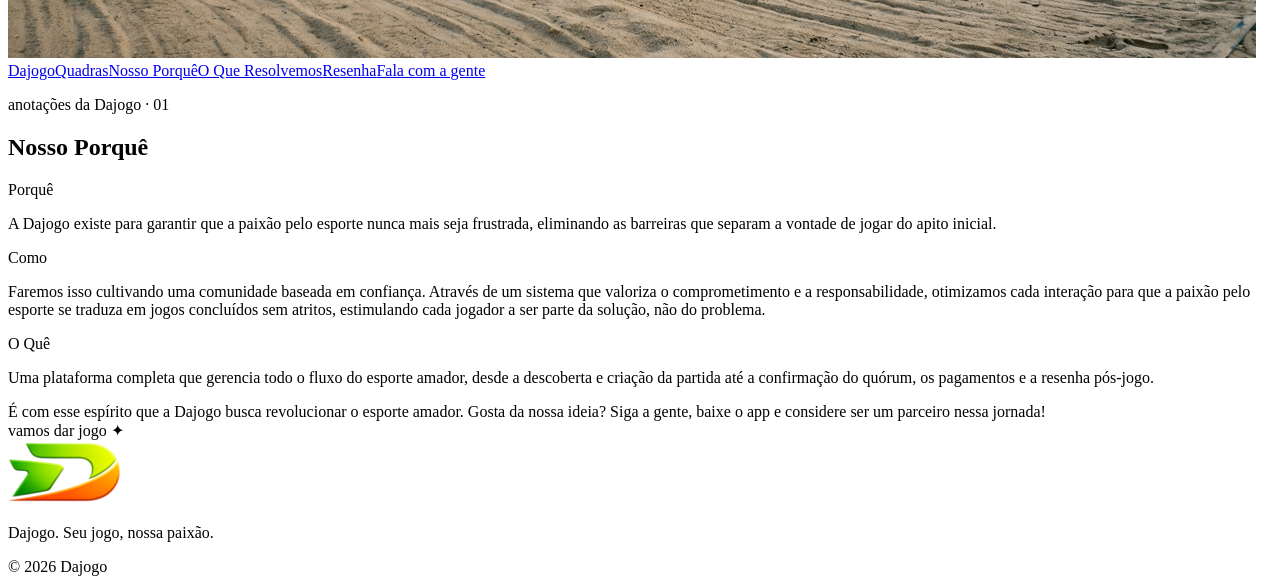
==== commit 10d3a0c9: "Update Dajogo site" ====
--- a/about.html
+++ b/about.html
@@ -1,227 +1,32 @@
-<!DOCTYPE html>
-<html lang="en">
-<head>
-    <meta charset="utf-8">
-    <meta http-equiv="X-UA-Compatible" content="IE=edge">
-    <meta name="viewport" content="width=device-width, initial-scale=1">
+<!doctype html>
+<html lang="pt-BR">
+<head>
+  <meta charset="utf-8"><meta name="viewport" content="width=device-width, initial-scale=1">
+  <meta name="description" content="O manifesto da Dajogo."><title>Nosso Porquê — Dajogo</title>
+  <link rel="icon" href="img/favicon.png"><link href="https://fonts.googleapis.com/css2?family=Barlow:wght@400;500;600;700&family=Barlow+Semi+Condensed:wght@500;600;700&family=Caveat:wght@500;600&display=swap" rel="stylesheet">
+  <link rel="stylesheet" href="css/landing.css"><link rel="stylesheet" href="css/pages.css">
+</head>
+<body>
+  <header class="template-header">
+    <div class="header-mosaic"><img src="img/img-21-01.jpg" alt="Amigos reunidos para jogar"><div class="mosaic-pair"><img src="img/img-11-03.jpg" alt="Momento de uma partida"><img src="img/img-11-04.jpg" alt="Amigos jogando"></div><img src="img/img-21-04.jpg" alt="Grupo praticando esporte"><div class="mosaic-pair"><img src="img/img-11-05.jpg" alt="Jogadores em quadra"><img src="img/img-11-02.jpg" alt="Pessoas se divertindo"></div><div class="mosaic-brand"><img src="img/dajogo-logo.png" alt="Dajogo"><h2>Dajogo. Seu jogo, nossa paixão.</h2></div><div class="mosaic-pair"><img src="img/img-11-01.jpg" alt="Amigos jogando"><img src="img/img-11-06.jpg" alt="Jogo entre amigos"></div><img src="img/img-21-02.jpg" alt="Partida entre amigos"><div class="mosaic-pair"><img src="img/img-11-07.jpg" alt="Grupo reunido"><img src="img/img-11-08.jpg" alt="Momento de lazer"></div><img src="img/img-21-03.jpg" alt="Pessoas praticando esporte"></div>
+    <nav class="template-nav" aria-label="Navegação principal"><a href="index.html">Dajogo</a><a href="partners.html">Quadras</a><a class="active" href="about.html">Nosso Porquê</a><a href="services.html">O Que Resolvemos</a><a href="blog.html">Resenha</a><a href="contact.html">Fala com a gente</a></nav>
+  </header>
+  <main class="why-page">
+    <section class="note-paper">
+      <p class="note-kicker">anotações da Dajogo · 01</p>
+      <h1>Nosso Porquê</h1>
+      <div class="note-rule"></div>
+      <p class="note-label">Porquê</p>
+      <p class="note-copy">A Dajogo existe para garantir que a paixão pelo esporte nunca mais seja frustrada, eliminando as barreiras que separam a vontade de jogar do apito inicial.</p>
+      <p class="note-label">Como</p>
+      <p class="note-copy">Faremos isso cultivando uma comunidade baseada em confiança. Através de um sistema que valoriza o comprometimento e a responsabilidade, otimizamos cada interação para que a paixão pelo esporte se traduza em jogos concluídos sem atritos, estimulando cada jogador a ser parte da solução, não do problema.</p>
+      <p class="note-label">O Quê</p>
+      <p class="note-copy">Uma plataforma completa que gerencia todo o fluxo do esporte amador, desde a descoberta e criação da partida até a confirmação do quórum, os pagamentos e a resenha pós-jogo.</p>
+      <div class="note-signoff">É com esse espírito que a Dajogo busca revolucionar o esporte amador. Gosta da nossa ideia? Siga a gente, baixe o app e considere ser um parceiro nessa jornada!</div>
+      <span class="note-doodle">vamos dar jogo ✦</span>
+    </section>
+  </main>
+  <footer class="site-footer section-wrap"><img src="img/dajogo-logo -mobile.png" alt="Dajogo"><p>Dajogo. Seu jogo, nossa paixão.</p><span>© 2026 Dajogo</span></footer>
+</body>
+</html>
 
-    <title>Dajogo</title>
-<!--
-Dajogo
-http://site.dajogo.app
--->
-    <!-- load stylesheets -->
-    <link rel="stylesheet" href="https://fonts.googleapis.com/css?family=Open+Sans:300,400">  <!-- Google web font "Open Sans" -->
-    <link rel="stylesheet" href="font-awesome-4.5.0/css/font-awesome.min.css">                <!-- Font Awesome -->
-    <link rel="stylesheet" href="css/bootstrap.min.css">                                      <!-- Bootstrap style -->
-    <link rel="stylesheet" href="css/magnific-popup.css">                                 <!-- Magnific popup style (http://dimsemenov.com/plugins/magnific-popup/) -->
-    <link rel="stylesheet" href="css/templatemo-style.css">                                   <!-- Templatemo style -->
-
-    <link rel="icon" type="image/png" href="img/favicon.png">                                 <!-- Favicon -->
-    
-    <!-- HTML5 shim and Respond.js for IE8 support of HTML5 elements and media queries -->
-    <!-- WARNING: Respond.js doesn't work if you view the page via file:// -->
-        <!--[if lt IE 9]>
-          <script src="https://oss.maxcdn.com/html5shiv/3.7.2/html5shiv.min.js"></script>
-          <script src="https://oss.maxcdn.com/respond/1.4.2/respond.min.js"></script>
-          <![endif]-->
-</head>
-
-    <body>
-        <!-- Header gallery -->
-        <div class="container-fluid">
-            <div class="row">
-                <div class="col-lg-12">
-                    <section class="tm-header-gallery">
-                        
-                        <div class="col-xs-12 col-sm-12 col-md-4 col-lg-4 col-xl-4 tm-pad-0">
-                            <a href="img/img-21-01.jpg">
-                                <img src="img/img-21-01.jpg" alt="Image" class="img-fluid tm-header-img">        
-                            </a>                          
-                        </div>
-                        
-                        <div class="col-xs-12 col-sm-12 col-md-4 col-lg-4 col-xl-4 tm-pad-0">
-                            
-                            <div class="tm-site-name">
-                                <!-- Logo principal -->
-                                <img src="img/dajogo-logo.png" alt="Dajogo - Fomentando o Esporte Local" class="img-fluid tm-logo-img"> 
-                                <h2 class="tm-site-name-h2">Dajogo. Seu jogo, nossa paixão.</h2>
-                            </div>
-                            
-                            <img src="img/logo-bg.jpg" alt="Image" class="img-fluid tm-header-img">
-                        </div>
-                                        
-                        <div class="col-xs-12 col-sm-12 col-md-4 col-lg-4 col-xl-4 tm-pad-0">
-                            <a href="img/img-21-03.jpg">
-                                <img src="img/img-21-03.jpg" alt="Image" class="img-fluid tm-header-img">    
-                            </a>                      
-                        </div>                
-
-                    </section>
-                </div>
-            </div>                
-            
-            <!-- Navigation -->
-            <div class="row">
-                <div class="col-lg-12">
-                    <nav class="navbar">
-                        <div id="tmNavbar">
-                            <div class="nav navbar-nav tm-nav">
-                                
-                                <div class="col-xs-12 col-sm-12 col-md-4 col-lg-4 col-xl-4 tm-pad-0 tm-nav-item-pair">
-                                    <div class="col-xs-6 col-sm-6 col-md-6 col-lg-6 col-xl-6 nav-item">
-                                        <a class="nav-link" href="index.html">Chegamos!</a>
-                                    </div>
-                                    <div class="col-xs-6 col-sm-6 col-md-6 col-lg-6 col-xl-6 nav-item active">
-                                        <a class="nav-link" href="about.html">Nosso Porquê</a>
-                                    </div>
-                                </div>
-                                <div class="col-xs-12 col-sm-12 col-md-4 col-lg-4 col-xl-4 tm-pad-0 tm-nav-item-pair">
-                                    <div class="col-xs-6 col-sm-6 col-md-6 col-lg-6 col-xl-6 nav-item">
-                                        <a class="nav-link" href="services.html">O Que Resolvemos</a>
-                                    </div>
-                                    <div class="col-xs-6 col-sm-6 col-md-6 col-lg-6 col-xl-6 nav-item">
-                                        <a class="nav-link" href="blog.html">Resenha</a>
-                                    </div>    
-                                </div>
-                                <div class="col-xs-12 col-sm-12 col-md-4 col-lg-4 col-xl-4 tm-pad-0 tm-nav-item-pair">
-                                    <div class="col-xs-6 col-sm-6 col-md-6 col-lg-6 col-xl-6 nav-item">
-                                        <a class="nav-link" href="parceria.html">Parcerias</a>
-                                    </div>
-                                    <div class="col-xs-6 col-sm-6 col-md-6 col-lg-6 col-xl-6 nav-item">
-                                        <a class="nav-link" href="contact.html">Fala com a gente</a>
-                                    </div>
-                                </div>                           
-                                
-                            </div>    
-                        </div>                    
-                    </nav>     
-                </div>
-                   
-            </div> <!-- row -->
-
-            <div class="row tm-about-row">
-                
-                <div class="col-xs-12 col-sm-12 col-md-8 col-lg-8 col-xl-8">
-                    
-                    <div class="tm-about-box tm-about-box-left">
-                        <h2 class="tm-about-title">Integer in ligula non arcu tincidunt</h2>
-                        <p class="tm-about-description">Lorem ipsum dolor site amet, consectetur adipiscing elit. Proin quis mattis elit, et auctor odio. Phasellus cursus lectus vel ligula sagittis, aclacinia mi pulvinar.</p>
-                        <p class="tm-about-description">Praesent posuere sollicitudin nisi eu egestas. Quisque interdum nisl sit amet turpis auctor, quis suscipit ipsum congue. Maecenas id tortor ultrices tellus maximus varius at vel neque. Aliquam vitae tortor suscipit, bibendum velit eget, euismod mauris.</p>
-                        <p class="tm-about-description tm-highlight-text">Praesent accumsan enim imperdiet nunc dictum venenatis. Maecenas venenatis neque non nisl tincidunt rhoncus. Duis accumsan turpis a lacus interdum, eu varius augue maximus. Ut faucibus pharetra neque.</p>    
-                    </div>
-                    
-                </div>
-
-                <div class="col-xs-12 col-sm-12 col-md-4 col-lg-4 col-xl-4">
-                    
-                    <div class="tm-about-box">
-                        <h2 class="tm-about-title">Duis imperdiet aliquet</h2>
-                        <p class="tm-about-description">Quisque id nunc ut orci tincidunt ultricies ac id sem. Pellentesque at lacuc nulla. Quisque tempor, elit vel mollis interdum, tellus nibh porta eros, facilisis dictum erat mi ut nulla.</p>
-                        <p class="tm-about-description">Fusce maximus et mi vitae eleifend. Quisque dapibus ex eu massa dapibus, sollicitudin aliquet quam accumsan. Vestibulum rutrum molestie purus vitae congue.</p>                        
-                    </div>
-                    
-                </div>
-
-            </div>
-
-            <div class="row">
-                <div class="col-xs-12 col-sm-6 col-md-6 col-lg-3 col-xl-3">
-                    <div class="tm-about-box-2">
-                        <img src="img/img-11-01.jpg" alt="Image" class="img-fluid">
-                        <p class="tm-about-description-2">Ut maximus, purus venenatis volutpat pellentesque, lectus metus egestas lacus, nec scelerisque magna tortor eget massa. Nulla in lacinia metus. #000</p>    
-                    </div>                    
-                </div>
-                <div class="col-xs-12 col-sm-6 col-md-6 col-lg-3 col-xl-3">
-                    <div class="tm-about-box-2">
-                        <img src="img/img-11-03.jpg" alt="Image" class="img-fluid">
-                        <p class="tm-about-description-2">Duis augue risus, auctor nec neque eu, sodales egestas ligula. Ut maximus, purus venenatis volutpat pellentesque, lectus metus egestas lacus, nec scelerisque.</p>    
-                    </div>                    
-                </div>
-                <div class="col-xs-12 col-sm-6 col-md-6 col-lg-3 col-xl-3">
-                    <div class="tm-about-box-2">
-                        <img src="img/img-11-05.jpg" alt="Image" class="img-fluid">
-                        <p class="tm-about-description-2">Nulla in lacinia metus. Quisque hendrerit ullamcorper lacus eget tincidunt. Praesent convallis felis sed efficitur porta. Duis vitae eros elit. Nam vitae quam.</p>    
-                    </div>                    
-                </div>
-                <div class="col-xs-12 col-sm-6 col-md-6 col-lg-3 col-xl-3">
-                    <div class="tm-about-box-2">
-                        <img src="img/img-11-07.jpg" alt="Image" class="img-fluid">
-                        <p class="tm-about-description-2">Praesent convallis felis sed efficitur porta. Duis vitae eros elit. Nam vitae quam metus. Nam congue augue non accumsan consequat. Proin consequat elit.</p>    
-                    </div>                    
-                </div>
-            </div> <!-- row -->
-
-            <div class="row tm-about-row-3">
-                <div class="col-xs-12 col-sm-12 col-md-6 col-lg-6 col-xl-6 tm-about-col-3-left">
-                    <div class="tm-about-box-3 tm-blue-bg">
-                        <h2 class="tm-about-title-3 tm-yellow-text">Lorem ipsum dolor #FF0</h2>
-                        <p class="tm-about-description-3">Quis tempor, elit vel mollis interdum, tellus nibh porta eros, facilisis dictum erat mi ut nulla. Cras eget accumsan risus. Fusce maximus et mi vitae eleifend. Quisque dapibus ex eu massa dapibus, sollicitudin aliquet quam accumsan. Text #FFF | BG #06C</p>
-                    </div>
-                </div>
-                <div class="col-xs-12 col-sm-12 col-md-6 col-lg-6 col-xl-6 tm-about-col-3-right">
-                    <div class="tm-about-box-3 tm-gray-bg">
-                        <h2 class="tm-about-title-3 tm-blue-text">Lorem ipsum dolor #06C</h2>
-                        <p class="tm-about-description-3">Quis tempor, elit vel mollis interdum, tellus nibh porta eros, facilisis dictum erat mi ut nulla. Cras eget accumsan risus. Fusce maximus et mi vitae eleifend. Quisque dapibus ex eu massa dapibus, sollicitudin aliquet quam accumsan. Text #333</p>
-                    </div>
-                </div>
-            </div>
-
-            <div class="row tm-nav-2-row">
-                <div class="col-xs-12 col-sm-12 col-md-12 col-lg-12 col-xl-12">
-                    <nav class="tm-flex-center">
-                        <ul class="tm-nav-2">
-                            <li class="tm-nav-item-2"><a href="index.html" class="tm-nav-link-2">Home</a></li>
-                            <li class="tm-nav-item-2"><a href="about.html" class="tm-nav-link-2">About</a></li>
-                            <li class="tm-nav-item-2"><a href="services.html" class="tm-nav-link-2">Services</a></li>
-                            <li class="tm-nav-item-2"><a href="blog.html" class="tm-nav-link-2">Blog</a></li>
-                            <li class="tm-nav-item-2"><a href="contact.html" class="tm-nav-link-2">Contact</a></li>
-                        </ul>
-                    </nav>
-                </div>
-            </div> <!-- row -->
-
-            <div class="row">
-                <div class="col-xs-12 col-sm-12 col-md-12 col-lg-12 col-xl-12">
-                    <div class="tm-social-icons-container text-xs-center">
-                        <a href="#" class="tm-social-link"><i class="fa fa-facebook"></i></a>
-                        <a href="#" class="tm-social-link"><i class="fa fa-google-plus"></i></a>
-                        <a href="#" class="tm-social-link"><i class="fa fa-twitter"></i></a>
-                        <a href="#" class="tm-social-link"><i class="fa fa-behance"></i></a>
-                        <a href="#" class="tm-social-link"><i class="fa fa-linkedin"></i></a>
-                    </div>
-                </div>
-            </div>
-
-            <footer class="row tm-footer">
-                <div class="col-xs-12 col-sm-12 col-md-12 col-lg-12 col-xl-12">
-                    <p class="text-xs-center tm-copyright">Copyright &copy; 2016 Your Company 
-                    
-                    | Design: <a href="http://www.google.com/+templatemo" target="_parent">Templatemo</a></p>
-                </div>
-            </footer>
-            
-        </div> <!-- container-fluid -->
-        
-        <!-- load JS files -->
-        <script src="js/jquery-1.11.3.min.js"></script>             <!-- jQuery (https://jquery.com/download/) -->
-        <script src="https://www.atlasestateagents.co.uk/javascript/tether.min.js"></script> <!-- Tether for Bootstrap (http://stackoverflow.com/questions/34567939/how-to-fix-the-error-error-bootstrap-tooltips-require-tether-http-github-h) -->
-        <script src="js/bootstrap.min.js"></script>             <!-- Bootstrap (http://v4-alpha.getbootstrap.com/) -->
-        <script src="js/jquery.magnific-popup.min.js"></script> <!-- Magnific popup (http://dimsemenov.com/plugins/magnific-popup/) -->
-        <script>     
-       
-            $(window).load(function(){
-                /* Gallery pop up
-                -----------------------------------------*/
-                $('.tm-header-gallery').magnificPopup({
-                    delegate: 'a', // child items selector, by clicking on it popup will open
-                    type: 'image',
-                    gallery:{enabled:true}                
-                });
-                           
-            });
-
-        </script>             
-
-</body>
-</html>
